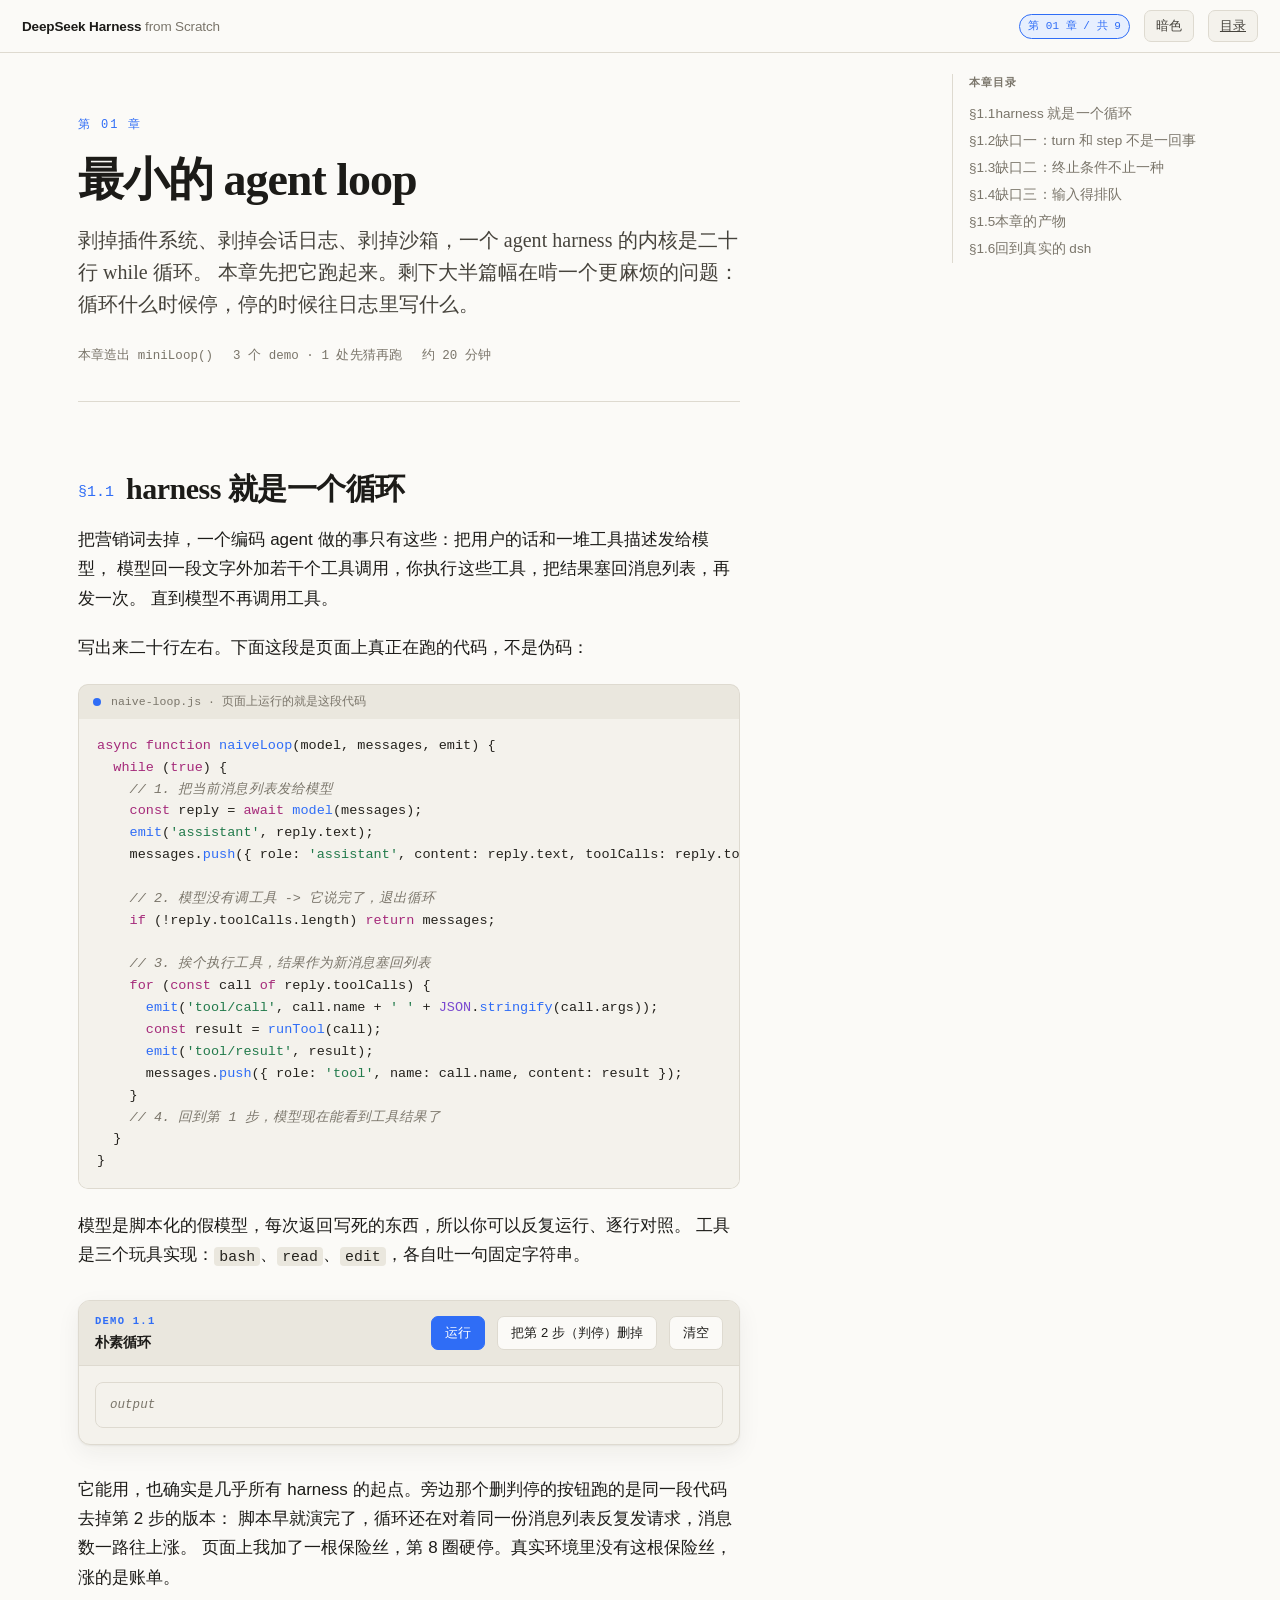
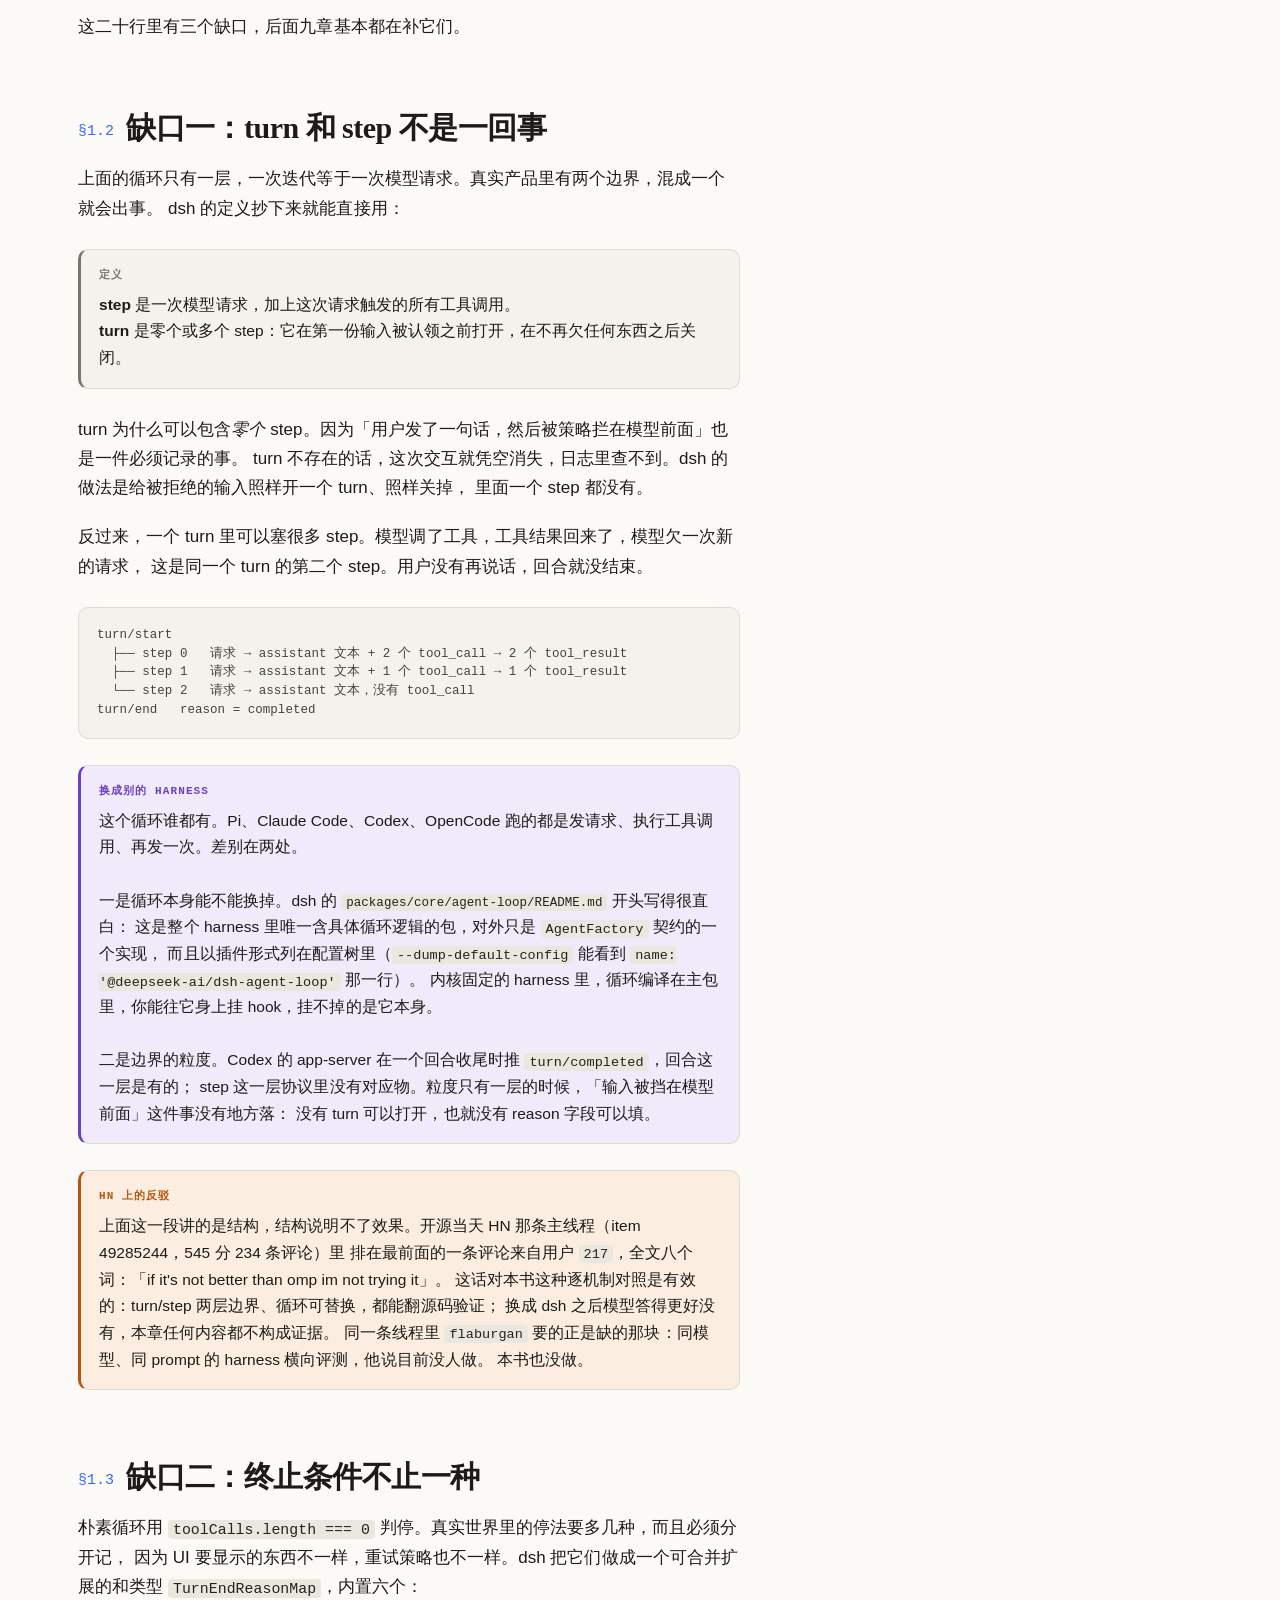
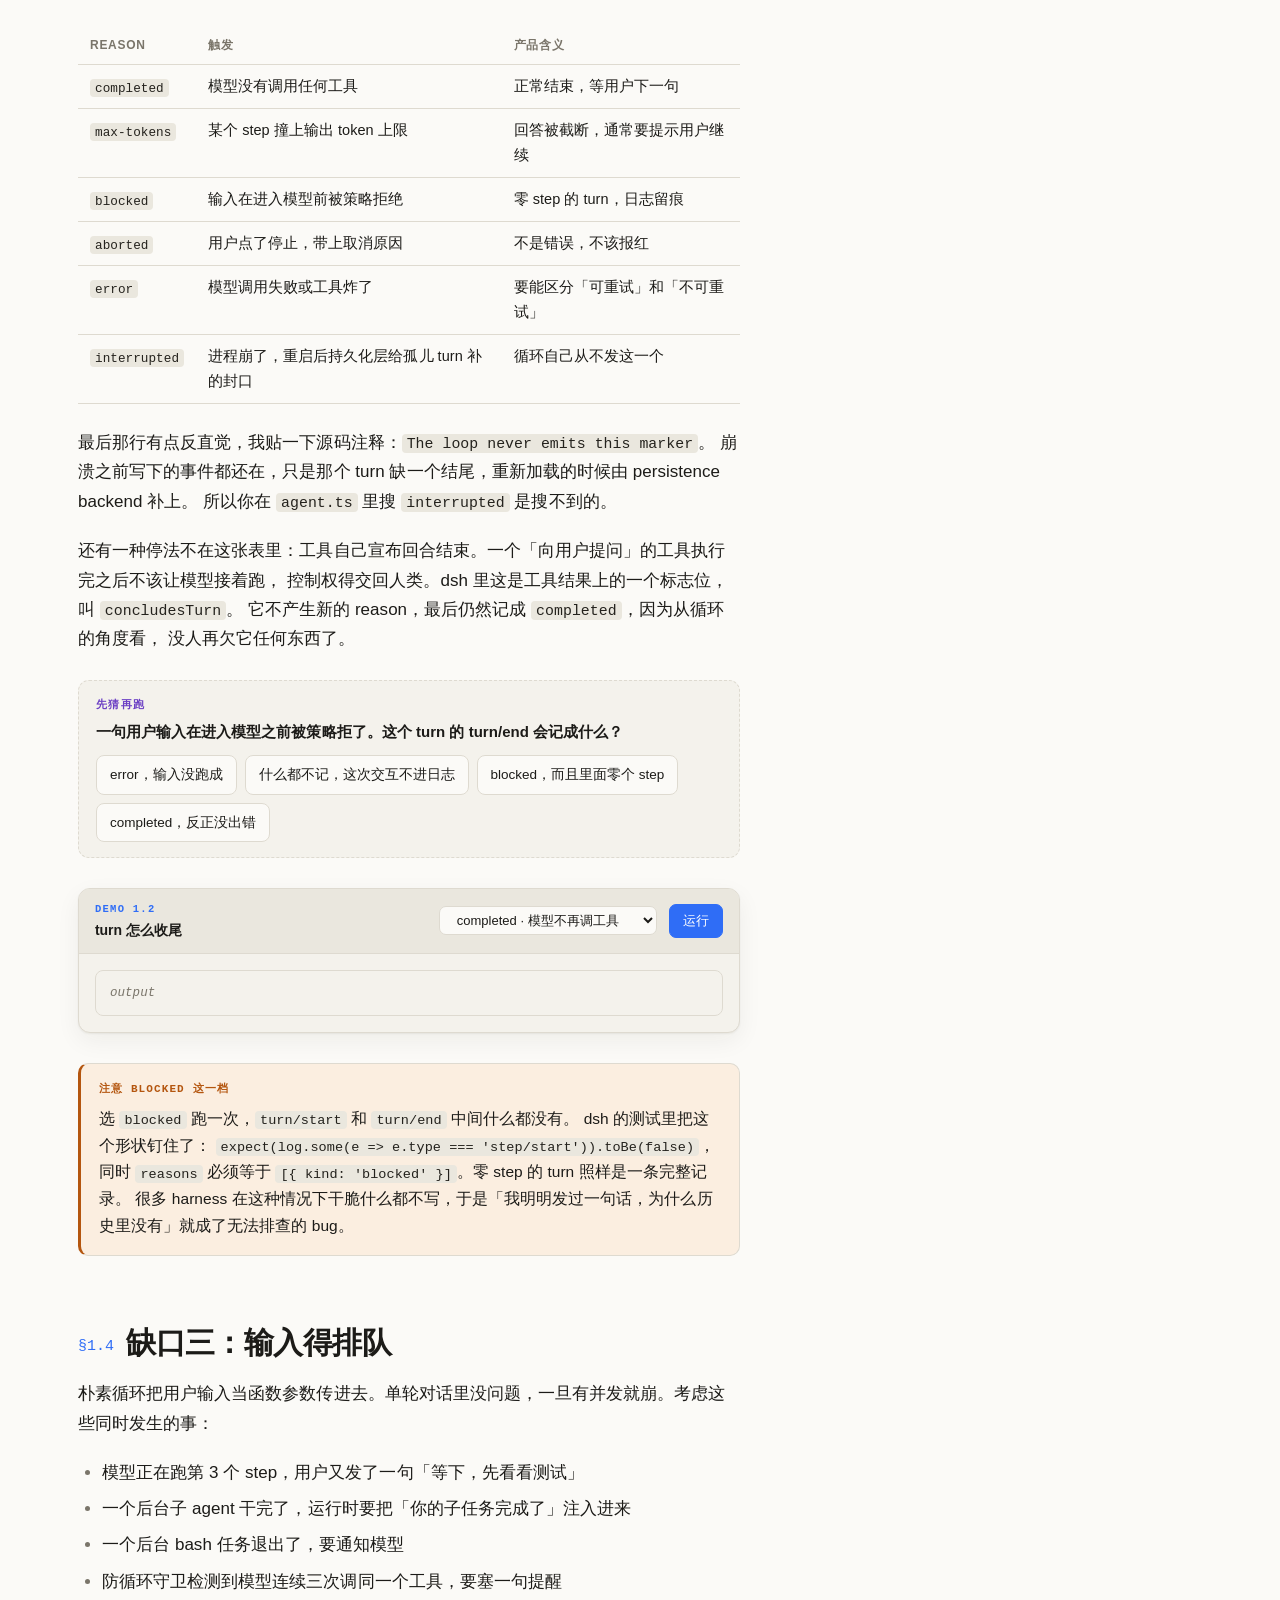
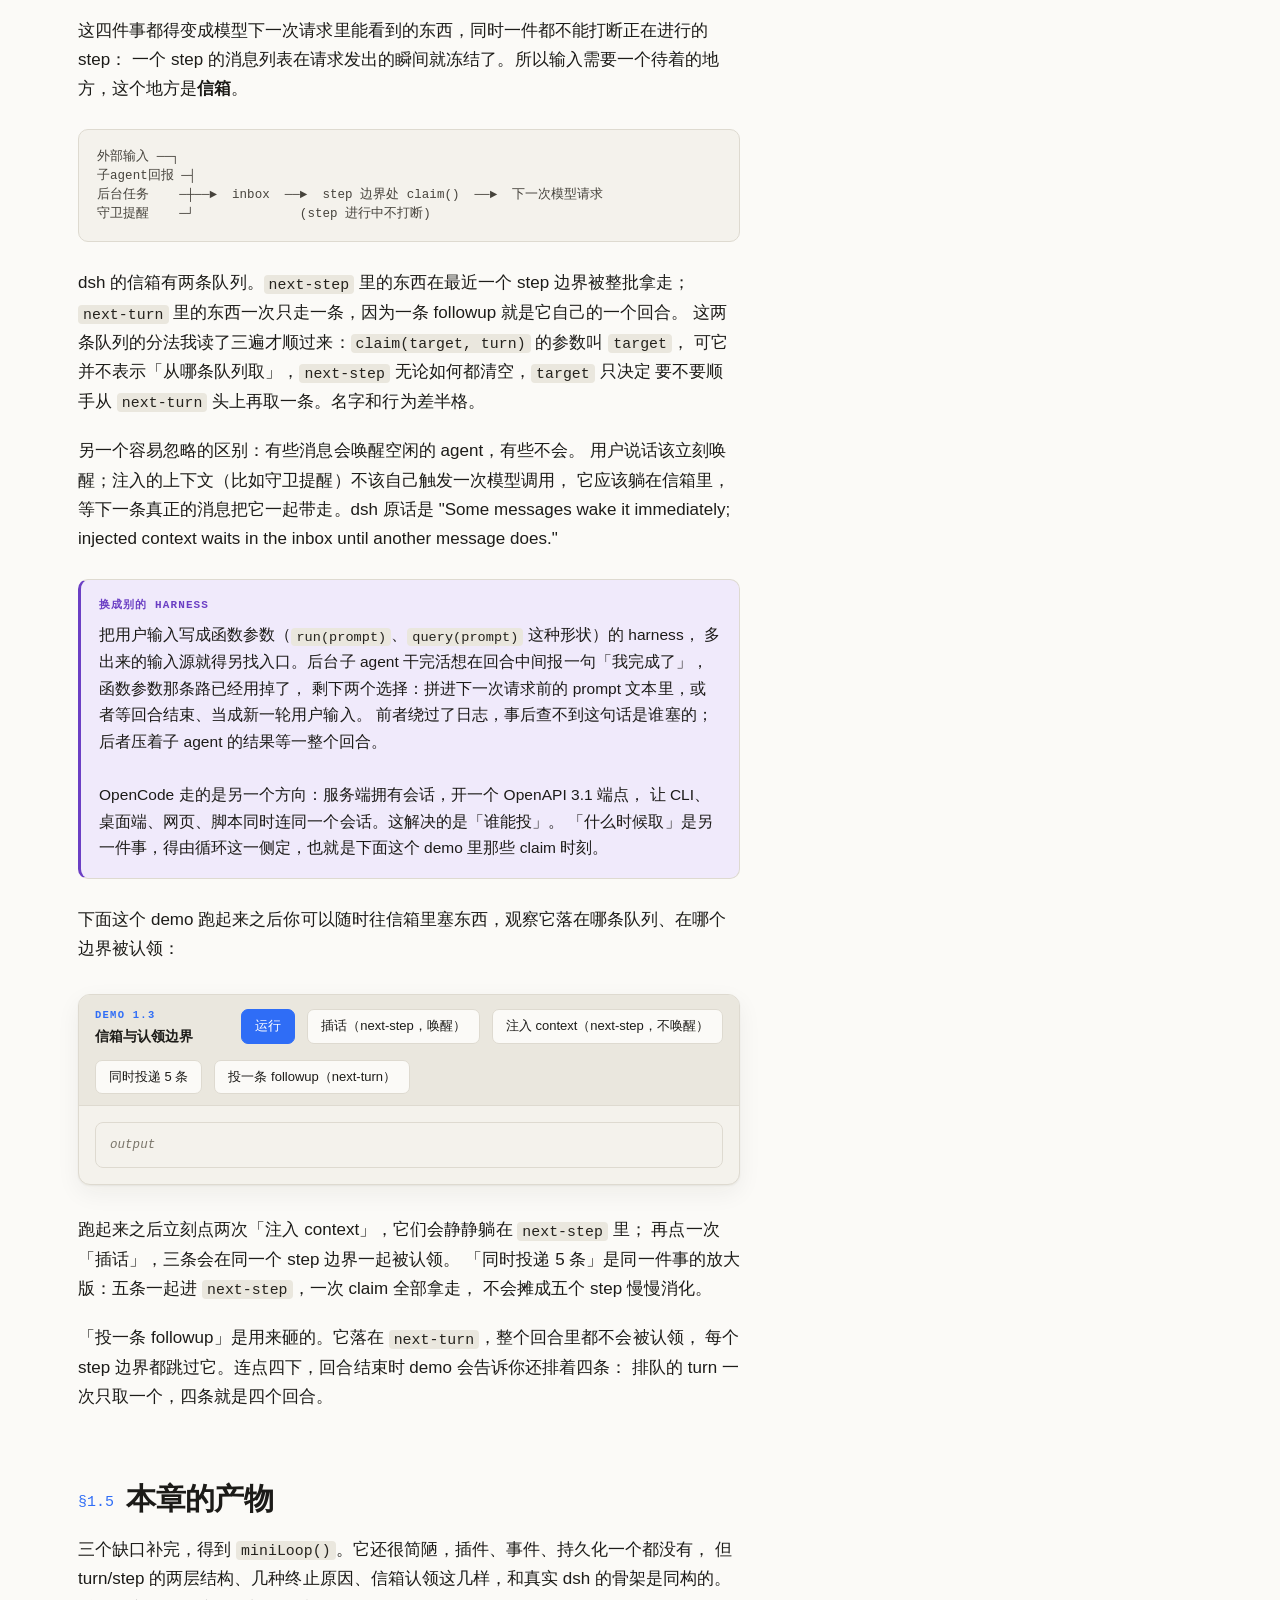
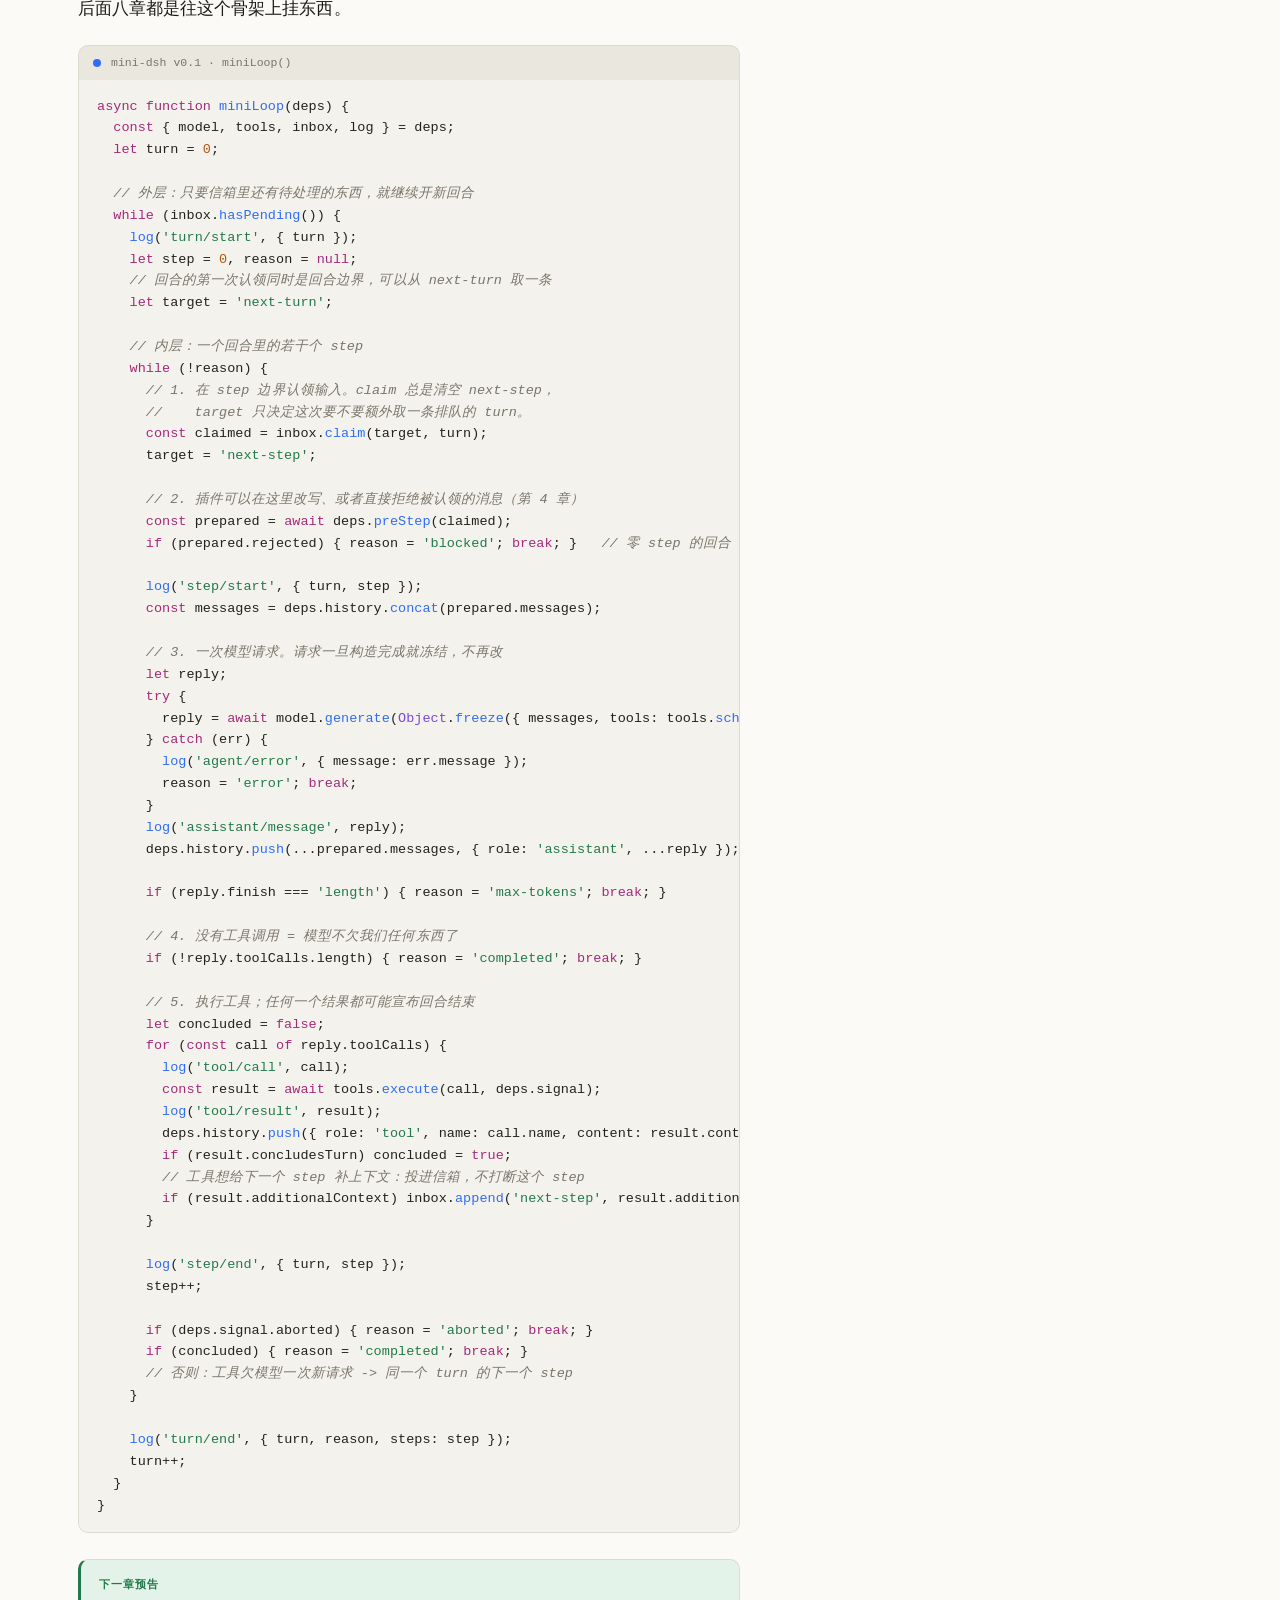
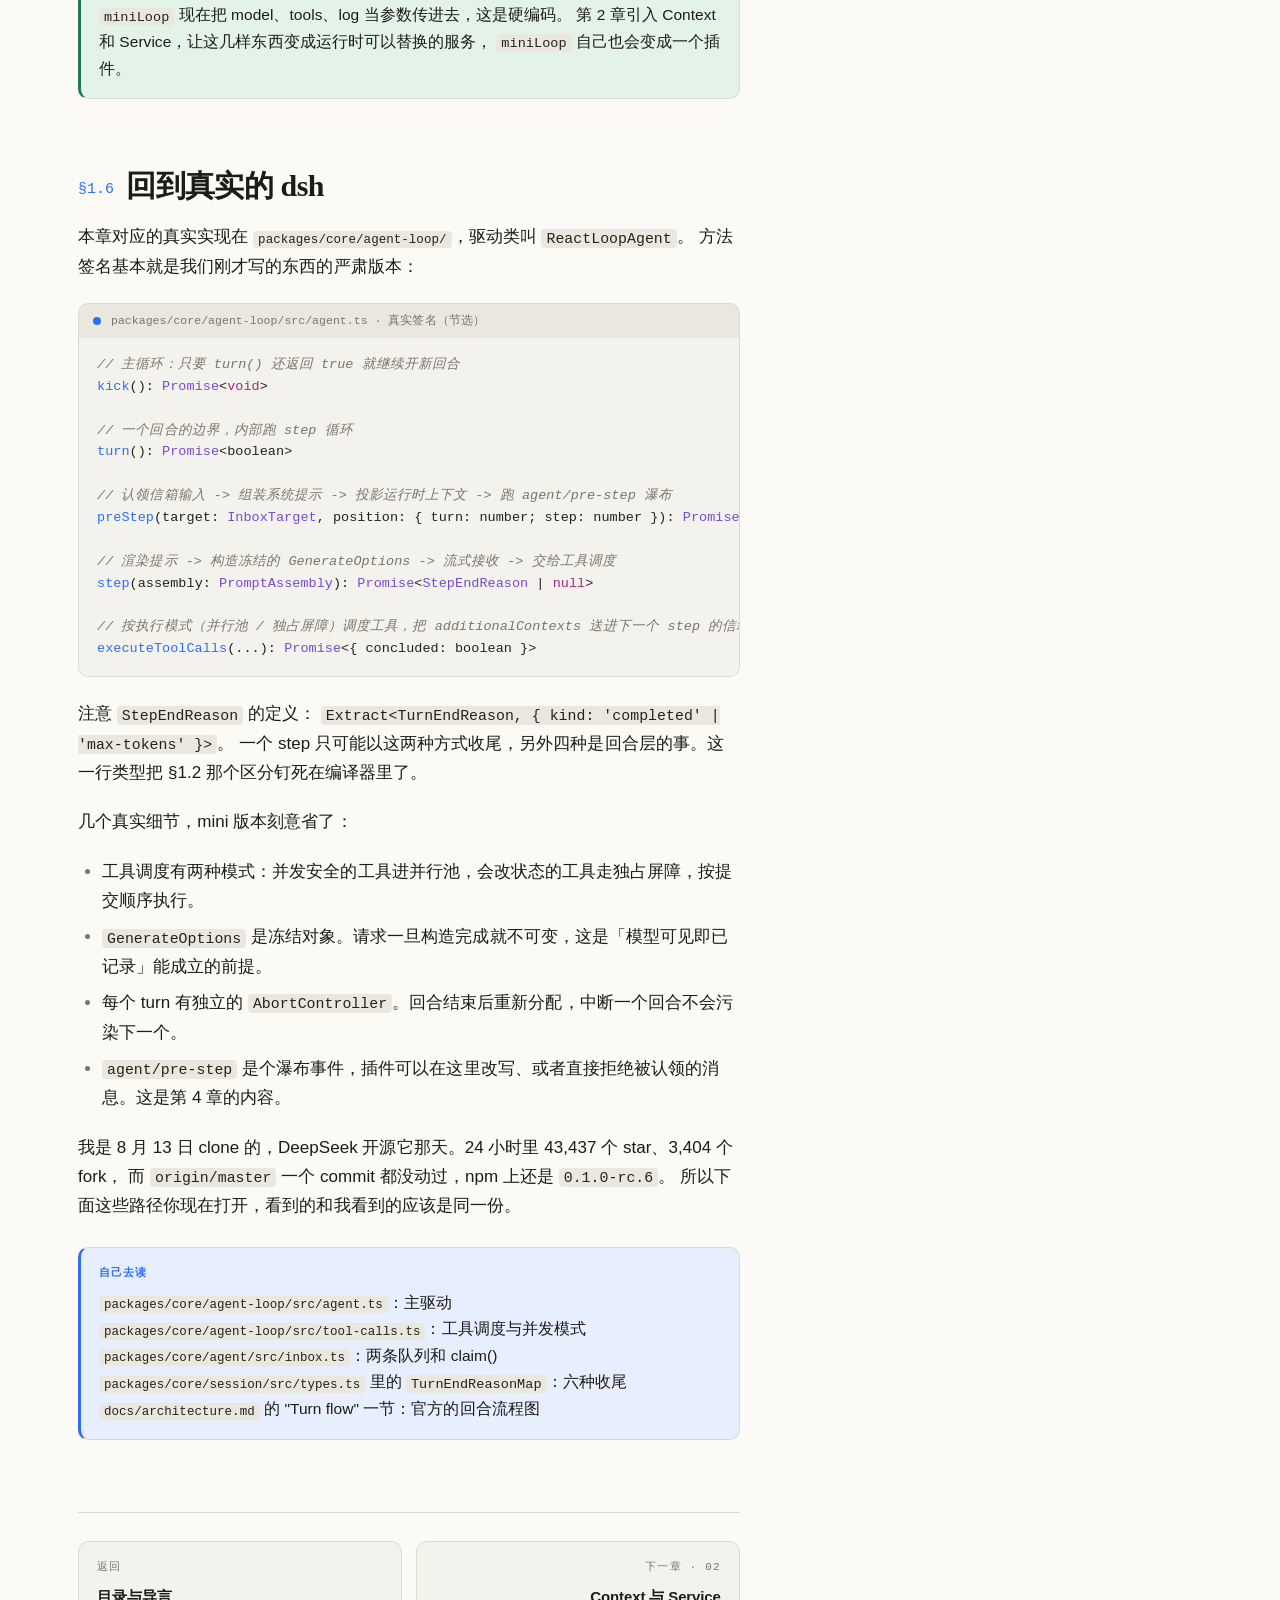
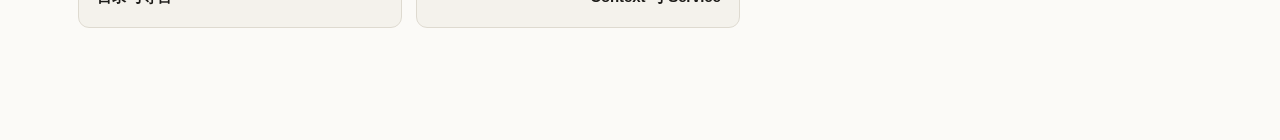
==== ch01.html @ af592234 "DeepSeek Harness from Scratch: 交互式电子书 九章 + 横向对照附录，34 个可运行 demo，纯静态零依赖。 对照 deepseek-harness 0.1.0-rc." ====
<!doctype html>
<html lang="zh-CN" data-theme="light">
<head>
<meta charset="utf-8">
<meta name="viewport" content="width=device-width, initial-scale=1">
<title>01 · 最小的 agent loop — DeepSeek Harness from Scratch</title>
<link rel="stylesheet" href="assets/site.css">
<script src="assets/site.js"></script>
</head>
<body>

<div class="wrap">
<main>

<header class="masthead">
  <div class="kicker">第 01 章</div>
  <h1>最小的 agent loop</h1>
  <p class="standfirst">
    剥掉插件系统、剥掉会话日志、剥掉沙箱，一个 agent harness 的内核是二十行 while 循环。
    本章先把它跑起来。剩下大半篇幅在啃一个更麻烦的问题：循环什么时候停，停的时候往日志里写什么。
  </p>
  <div class="meta"><span>本章造出 miniLoop()</span><span>3 个 demo · 1 处先猜再跑</span><span>约 20 分钟</span></div>
</header>

<h2><span class="num">§1.1</span>harness 就是一个循环</h2>

<p>
把营销词去掉，一个编码 agent 做的事只有这些：把用户的话和一堆工具描述发给模型，
模型回一段文字外加若干个工具调用，你执行这些工具，把结果塞回消息列表，再发一次。
直到模型不再调用工具。
</p>

<p>写出来二十行左右。下面这段是页面上真正在跑的代码，不是伪码：</p>

<div class="codewrap">
  <div class="codecap"><span class="dot"></span><span class="grow">naive-loop.js · 页面上运行的就是这段代码</span></div>
  <pre><code id="src-naive" data-lang="js"></code></pre>
</div>

<p>
模型是脚本化的假模型，每次返回写死的东西，所以你可以反复运行、逐行对照。
工具是三个玩具实现：<code>bash</code>、<code>read</code>、<code>edit</code>，各自吐一句固定字符串。
</p>

<div class="demo" id="d-naive">
  <div class="demo-head">
    <div class="demo-title"><span class="lbl">Demo 1.1</span>朴素循环</div>
    <div class="spacer"></div>
    <button class="btn primary" data-act="run">运行</button>
    <button class="btn" data-act="nostop">把第 2 步（判停）删掉</button>
    <button class="btn" data-act="reset">清空</button>
  </div>
  <div class="demo-body">
    <div class="out" id="out-naive"></div>
  </div>
</div>

<p>
它能用，也确实是几乎所有 harness 的起点。旁边那个删判停的按钮跑的是同一段代码去掉第 2 步的版本：
脚本早就演完了，循环还在对着同一份消息列表反复发请求，消息数一路往上涨。
页面上我加了一根保险丝，第 8 圈硬停。真实环境里没有这根保险丝，涨的是账单。
</p>

<p>这二十行里有三个缺口，后面九章基本都在补它们。</p>

<h2><span class="num">§1.2</span>缺口一：turn 和 step 不是一回事</h2>

<p>
上面的循环只有一层，一次迭代等于一次模型请求。真实产品里有两个边界，混成一个就会出事。
dsh 的定义抄下来就能直接用：
</p>

<div class="note">
  <span class="tag">定义</span>
  <strong>step</strong> 是一次模型请求，加上这次请求触发的所有工具调用。<br>
  <strong>turn</strong> 是零个或多个 step：它在第一份输入被认领之前打开，在不再欠任何东西之后关闭。
</div>

<p>
turn 为什么可以包含<em>零个</em> step。因为「用户发了一句话，然后被策略拦在模型前面」也是一件必须记录的事。
turn 不存在的话，这次交互就凭空消失，日志里查不到。dsh 的做法是给被拒绝的输入照样开一个 turn、照样关掉，
里面一个 step 都没有。
</p>

<p>
反过来，一个 turn 里可以塞很多 step。模型调了工具，工具结果回来了，模型欠一次新的请求，
这是同一个 turn 的第二个 step。用户没有再说话，回合就没结束。
</p>

<div class="diagram">turn/start
  ├── step 0   请求 → assistant 文本 + 2 个 tool_call → 2 个 tool_result
  ├── step 1   请求 → assistant 文本 + 1 个 tool_call → 1 个 tool_result
  └── step 2   请求 → assistant 文本，没有 tool_call
turn/end   reason = completed</div>

<div class="note vs">
  <span class="tag">换成别的 harness</span>
  这个循环谁都有。Pi、Claude Code、Codex、OpenCode 跑的都是发请求、执行工具调用、再发一次。差别在两处。
  <br><br>
  一是循环本身能不能换掉。dsh 的 <code class="srcpath">packages/core/agent-loop/README.md</code> 开头写得很直白：
  这是整个 harness 里唯一含具体循环逻辑的包，对外只是 <code>AgentFactory</code> 契约的一个实现，
  而且以插件形式列在配置树里（<code>--dump-default-config</code> 能看到 <code>name: '@deepseek-ai/dsh-agent-loop'</code> 那一行）。
  内核固定的 harness 里，循环编译在主包里，你能往它身上挂 hook，挂不掉的是它本身。
  <br><br>
  二是边界的粒度。Codex 的 app-server 在一个回合收尾时推 <code>turn/completed</code>，回合这一层是有的；
  step 这一层协议里没有对应物。粒度只有一层的时候，「输入被挡在模型前面」这件事没有地方落：
  没有 turn 可以打开，也就没有 reason 字段可以填。
</div>

<div class="note warn">
  <span class="tag">HN 上的反驳</span>
  上面这一段讲的是结构，结构说明不了效果。开源当天 HN 那条主线程（item 49285244，545 分 234 条评论）里
  排在最前面的一条评论来自用户 <code>217</code>，全文八个词：「if it's not better than omp im not trying it」。
  这话对本书这种逐机制对照是有效的：turn/step 两层边界、循环可替换，都能翻源码验证；
  换成 dsh 之后模型答得更好没有，本章任何内容都不构成证据。
  同一条线程里 <code>flaburgan</code> 要的正是缺的那块：同模型、同 prompt 的 harness 横向评测，他说目前没人做。
  本书也没做。
</div>

<h2><span class="num">§1.3</span>缺口二：终止条件不止一种</h2>

<p>
朴素循环用 <code>toolCalls.length === 0</code> 判停。真实世界里的停法要多几种，而且必须分开记，
因为 UI 要显示的东西不一样，重试策略也不一样。dsh 把它们做成一个可合并扩展的和类型
<code>TurnEndReasonMap</code>，内置六个：
</p>

<table>
<thead><tr><th>reason</th><th>触发</th><th>产品含义</th></tr></thead>
<tbody>
<tr><td><code>completed</code></td><td>模型没有调用任何工具</td><td>正常结束，等用户下一句</td></tr>
<tr><td><code>max-tokens</code></td><td>某个 step 撞上输出 token 上限</td><td>回答被截断，通常要提示用户继续</td></tr>
<tr><td><code>blocked</code></td><td>输入在进入模型前被策略拒绝</td><td>零 step 的 turn，日志留痕</td></tr>
<tr><td><code>aborted</code></td><td>用户点了停止，带上取消原因</td><td>不是错误，不该报红</td></tr>
<tr><td><code>error</code></td><td>模型调用失败或工具炸了</td><td>要能区分「可重试」和「不可重试」</td></tr>
<tr><td><code>interrupted</code></td><td>进程崩了，重启后持久化层给孤儿 turn 补的封口</td><td>循环自己从不发这一个</td></tr>
</tbody>
</table>

<p>
最后那行有点反直觉，我贴一下源码注释：<code>The loop never emits this marker</code>。
崩溃之前写下的事件都还在，只是那个 turn 缺一个结尾，重新加载的时候由 persistence backend 补上。
所以你在 <code>agent.ts</code> 里搜 <code>interrupted</code> 是搜不到的。
</p>

<p>
还有一种停法不在这张表里：工具自己宣布回合结束。一个「向用户提问」的工具执行完之后不该让模型接着跑，
控制权得交回人类。dsh 里这是工具结果上的一个标志位，叫 <code>concludesTurn</code>。
它不产生新的 reason，最后仍然记成 <code>completed</code>，因为从循环的角度看，
没人再欠它任何东西了。
</p>

<div id="p-blocked"></div>

<div class="demo" id="d-stop">
  <div class="demo-head">
    <div class="demo-title"><span class="lbl">Demo 1.2</span>turn 怎么收尾</div>
    <div class="spacer"></div>
    <select class="btn" id="stop-mode">
      <option value="completed">completed · 模型不再调工具</option>
      <option value="concludes">工具宣布回合结束 (ask_user)</option>
      <option value="max-tokens">max-tokens · 输出被截断</option>
      <option value="blocked">blocked · 输入被策略拒绝</option>
      <option value="aborted">aborted · 用户中断</option>
      <option value="error">error · 工具抛异常</option>
    </select>
    <button class="btn primary" data-act="run">运行</button>
  </div>
  <div class="demo-body">
    <div class="out" id="out-stop"></div>
  </div>
</div>

<div class="note warn">
  <span class="tag">注意 blocked 这一档</span>
  选 <code>blocked</code> 跑一次，<code>turn/start</code> 和 <code>turn/end</code> 中间什么都没有。
  dsh 的测试里把这个形状钉住了：
  <code>expect(log.some(e =&gt; e.type === 'step/start')).toBe(false)</code>，
  同时 <code>reasons</code> 必须等于 <code>[{ kind: 'blocked' }]</code>。零 step 的 turn 照样是一条完整记录。
  很多 harness 在这种情况下干脆什么都不写，于是「我明明发过一句话，为什么历史里没有」就成了无法排查的 bug。
</div>

<h2><span class="num">§1.4</span>缺口三：输入得排队</h2>

<p>
朴素循环把用户输入当函数参数传进去。单轮对话里没问题，一旦有并发就崩。考虑这些同时发生的事：
</p>

<ul>
  <li>模型正在跑第 3 个 step，用户又发了一句「等下，先看看测试」</li>
  <li>一个后台子 agent 干完了，运行时要把「你的子任务完成了」注入进来</li>
  <li>一个后台 bash 任务退出了，要通知模型</li>
  <li>防循环守卫检测到模型连续三次调同一个工具，要塞一句提醒</li>
</ul>

<p>
这四件事都得变成模型下一次请求里能看到的东西，同时一件都不能打断正在进行的 step：
一个 step 的消息列表在请求发出的瞬间就冻结了。所以输入需要一个待着的地方，这个地方是<strong>信箱</strong>。
</p>

<div class="diagram">外部输入 ──┐
子agent回报 ─┤
后台任务    ─┼──►  inbox  ──►  step 边界处 claim()  ──►  下一次模型请求
守卫提醒    ─┘              (step 进行中不打断)</div>

<p>
dsh 的信箱有两条队列。<code>next-step</code> 里的东西在最近一个 step 边界被整批拿走；
<code>next-turn</code> 里的东西一次只走一条，因为一条 followup 就是它自己的一个回合。
这两条队列的分法我读了三遍才顺过来：<code>claim(target, turn)</code> 的参数叫 <code>target</code>，
可它并不表示「从哪条队列取」，<code>next-step</code> 无论如何都清空，<code>target</code> 只决定
要不要顺手从 <code>next-turn</code> 头上再取一条。名字和行为差半格。
</p>

<p>
另一个容易忽略的区别：有些消息会唤醒空闲的 agent，有些不会。
用户说话该立刻唤醒；注入的上下文（比如守卫提醒）不该自己触发一次模型调用，
它应该躺在信箱里，等下一条真正的消息把它一起带走。dsh 原话是
"Some messages wake it immediately; injected context waits in the inbox until another message does."
</p>

<div class="note vs">
  <span class="tag">换成别的 harness</span>
  把用户输入写成函数参数（<code>run(prompt)</code>、<code>query(prompt)</code> 这种形状）的 harness，
  多出来的输入源就得另找入口。后台子 agent 干完活想在回合中间报一句「我完成了」，函数参数那条路已经用掉了，
  剩下两个选择：拼进下一次请求前的 prompt 文本里，或者等回合结束、当成新一轮用户输入。
  前者绕过了日志，事后查不到这句话是谁塞的；后者压着子 agent 的结果等一整个回合。
  <br><br>
  OpenCode 走的是另一个方向：服务端拥有会话，开一个 OpenAPI 3.1 端点，
  让 CLI、桌面端、网页、脚本同时连同一个会话。这解决的是「谁能投」。
  「什么时候取」是另一件事，得由循环这一侧定，也就是下面这个 demo 里那些 claim 时刻。
</div>

<p>
下面这个 demo 跑起来之后你可以随时往信箱里塞东西，观察它落在哪条队列、在哪个边界被认领：
</p>

<div class="demo" id="d-inbox">
  <div class="demo-head">
    <div class="demo-title"><span class="lbl">Demo 1.3</span>信箱与认领边界</div>
    <div class="spacer"></div>
    <button class="btn primary" data-act="run">运行</button>
    <button class="btn" data-act="steer">插话（next-step，唤醒）</button>
    <button class="btn" data-act="inject">注入 context（next-step，不唤醒）</button>
    <button class="btn" data-act="burst">同时投递 5 条</button>
    <button class="btn" data-act="followup">投一条 followup（next-turn）</button>
  </div>
  <div class="demo-body">
    <div class="out" id="out-inbox"></div>
  </div>
</div>

<p>
跑起来之后立刻点两次「注入 context」，它们会静静躺在 <code>next-step</code> 里；
再点一次「插话」，三条会在同一个 step 边界一起被认领。
「同时投递 5 条」是同一件事的放大版：五条一起进 <code>next-step</code>，一次 claim 全部拿走，
不会摊成五个 step 慢慢消化。
</p>

<p>
「投一条 followup」是用来砸的。它落在 <code>next-turn</code>，整个回合里都不会被认领，
每个 step 边界都跳过它。连点四下，回合结束时 demo 会告诉你还排着四条：
排队的 turn 一次只取一个，四条就是四个回合。
</p>

<h2><span class="num">§1.5</span>本章的产物</h2>

<p>
三个缺口补完，得到 <code>miniLoop()</code>。它还很简陋，插件、事件、持久化一个都没有，
但 turn/step 的两层结构、几种终止原因、信箱认领这几样，和真实 dsh 的骨架是同构的。
后面八章都是往这个骨架上挂东西。
</p>

<div class="codewrap">
  <div class="codecap"><span class="dot"></span><span class="grow">mini-dsh v0.1 · miniLoop()</span></div>
  <pre><code id="src-mini" data-lang="js"></code></pre>
</div>

<div class="note good">
  <span class="tag">下一章预告</span>
  <code>miniLoop</code> 现在把 model、tools、log 当参数传进去，这是硬编码。
  第 2 章引入 Context 和 Service，让这几样东西变成运行时可以替换的服务，
  <code>miniLoop</code> 自己也会变成一个插件。
</div>

<h2><span class="num">§1.6</span>回到真实的 dsh</h2>

<p>
本章对应的真实实现在 <code class="srcpath">packages/core/agent-loop/</code>，驱动类叫 <code>ReactLoopAgent</code>。
方法签名基本就是我们刚才写的东西的严肃版本：
</p>

<div class="codewrap">
  <div class="codecap"><span class="dot"></span><span class="grow">packages/core/agent-loop/src/agent.ts · 真实签名（节选）</span></div>
<pre><code data-lang="js">// 主循环：只要 turn() 还返回 true 就继续开新回合
kick(): Promise&lt;void&gt;

// 一个回合的边界，内部跑 step 循环
turn(): Promise&lt;boolean&gt;

// 认领信箱输入 -> 组装系统提示 -> 投影运行时上下文 -> 跑 agent/pre-step 瀑布
preStep(target: InboxTarget, position: { turn: number; step: number }): Promise&lt;PreparedStep&gt;

// 渲染提示 -> 构造冻结的 GenerateOptions -> 流式接收 -> 交给工具调度
step(assembly: PromptAssembly): Promise&lt;StepEndReason | null&gt;

// 按执行模式（并行池 / 独占屏障）调度工具，把 additionalContexts 送进下一个 step 的信箱
executeToolCalls(...): Promise&lt;{ concluded: boolean }&gt;</code></pre>
</div>

<p>
注意 <code>StepEndReason</code> 的定义：
<code>Extract&lt;TurnEndReason, { kind: 'completed' | 'max-tokens' }&gt;</code>。
一个 step 只可能以这两种方式收尾，另外四种是回合层的事。这一行类型把 §1.2 那个区分钉死在编译器里了。
</p>

<p>几个真实细节，mini 版本刻意省了：</p>

<ul>
  <li>工具调度有两种模式：并发安全的工具进并行池，会改状态的工具走独占屏障，按提交顺序执行。</li>
  <li><code>GenerateOptions</code> 是冻结对象。请求一旦构造完成就不可变，这是「模型可见即已记录」能成立的前提。</li>
  <li>每个 turn 有独立的 <code>AbortController</code>。回合结束后重新分配，中断一个回合不会污染下一个。</li>
  <li><code>agent/pre-step</code> 是个瀑布事件，插件可以在这里改写、或者直接拒绝被认领的消息。这是第 4 章的内容。</li>
</ul>

<p>
我是 8 月 13 日 clone 的，DeepSeek 开源它那天。24 小时里 43,437 个 star、3,404 个 fork，
而 <code>origin/master</code> 一个 commit 都没动过，npm 上还是 <code>0.1.0-rc.6</code>。
所以下面这些路径你现在打开，看到的和我看到的应该是同一份。
</p>

<div class="note src">
  <span class="tag">自己去读</span>
  <code class="srcpath">packages/core/agent-loop/src/agent.ts</code>：主驱动<br>
  <code class="srcpath">packages/core/agent-loop/src/tool-calls.ts</code>：工具调度与并发模式<br>
  <code class="srcpath">packages/core/agent/src/inbox.ts</code>：两条队列和 claim()<br>
  <code class="srcpath">packages/core/session/src/types.ts</code> 里的 <code>TurnEndReasonMap</code>：六种收尾<br>
  <code class="srcpath">docs/architecture.md</code> 的 "Turn flow" 一节：官方的回合流程图
</div>

</main>
<aside id="dsh-toc"></aside>
</div>

<script>
// ===================================================================
// Shared toy world: a scripted model and three toy tools.
// ===================================================================
var TOOLS = {
  bash: function (a) { return 'packages/\nREADME.md\npackage.json'; },
  read: function (a) { return a.path + ' -> 42 行, 1.2 KB'; },
  edit: function (a) { return '已在 ' + a.path + ' 替换 1 处'; },
  ask_user: function (a) { return '(已向用户提问，等待回答)'; }
};

function runTool(call) {
  var impl = TOOLS[call.name];
  if (!impl) throw new Error('unknown tool: ' + call.name);
  return impl(call.args || {});
}

// ===================================================================
// Demo 1.1 - the naive loop. Displayed source IS the running source.
// ===================================================================
async function naiveLoop(model, messages, emit) {
  while (true) {
    // 1. 把当前消息列表发给模型
    const reply = await model(messages);
    emit('assistant', reply.text);
    messages.push({ role: 'assistant', content: reply.text, toolCalls: reply.toolCalls });

    // 2. 模型没有调工具 -> 它说完了，退出循环
    if (!reply.toolCalls.length) return messages;

    // 3. 挨个执行工具，结果作为新消息塞回列表
    for (const call of reply.toolCalls) {
      emit('tool/call', call.name + ' ' + JSON.stringify(call.args));
      const result = runTool(call);
      emit('tool/result', result);
      messages.push({ role: 'tool', name: call.name, content: result });
    }
    // 4. 回到第 1 步，模型现在能看到工具结果了
  }
}

DSH.showSource('src-naive', naiveLoop);

// Same loop with step 2 removed, plus a page-level fuse. Kept separate from
// naiveLoop so the printed listing stays the code the "run" button executes.
async function loopWithoutExitCheck(model, messages, emit, fuse) {
  var rounds = 0;
  while (true) {
    const reply = await model(messages);
    emit('assistant', reply.text);
    messages.push({ role: 'assistant', content: reply.text, toolCalls: reply.toolCalls });
    // 第 2 步被删掉了，这里原本是 if (!reply.toolCalls.length) return messages
    for (const call of reply.toolCalls) {
      emit('tool/call', call.name + ' ' + JSON.stringify(call.args));
      const result = runTool(call);
      emit('tool/result', result);
      messages.push({ role: 'tool', name: call.name, content: result });
    }
    if (++rounds >= fuse) return messages;
  }
}

(function () {
  var script = [
    { text: '先看看目录里有什么。', toolCalls: [{ name: 'bash', args: { command: 'ls' } }] },
    { text: '读一下 package.json。', toolCalls: [{ name: 'read', args: { path: 'package.json' } }] },
    { text: '看完了：这是一个 pnpm 工作区，入口在 packages/ 下面。', toolCalls: [] }
  ];

  function scriptedModel(o) {
    var i = 0;
    return async function (messages) {
      await DSH.wait(200);
      o.dim('  ↑ 发出请求，消息数 = ' + messages.length);
      return script[i++] || { text: '(脚本已经演完了，我没什么可说的)', toolCalls: [] };
    };
  }

  function emitter(o) {
    return function (kind, detail) {
      if (kind === 'assistant') o.acc('assistant: ' + detail);
      else if (kind === 'tool/call') o.log('  tool/call   ' + detail);
      else o.ok('  tool/result ' + detail);
    };
  }

  DSH.demo('d-naive', {
    reset: function (o) { o.clear(); },
    run: async function (o) {
      var msgs = [{ role: 'user', content: '这个项目是干什么的？' }];
      o.head('user: 这个项目是干什么的？');
      var final = await naiveLoop(scriptedModel(o), msgs, emitter(o));
      o.rule();
      o.dim('循环退出。最终消息列表 ' + final.length + ' 条。');
    },
    nostop: async function (o) {
      o.clear();
      o.warn('这次跑的是删掉第 2 步的版本。保险丝设在第 8 圈。');
      var msgs = [{ role: 'user', content: '这个项目是干什么的？' }];
      o.head('user: 这个项目是干什么的？');
      var final = await loopWithoutExitCheck(scriptedModel(o), msgs, emitter(o), 8);
      o.rule();
      o.bad('保险丝烧了。消息列表涨到 ' + final.length + ' 条，其中 5 条是纯浪费。');
      o.dim('去掉保险丝它会一直发下去。判停那一行就是这么来的。');
    }
  });
})();

// ===================================================================
// Demo 1.2 - how a turn ends. Predict first, then run.
// ===================================================================
DSH.predict('p-blocked', {
  q: '一句用户输入在进入模型之前被策略拒了。这个 turn 的 turn/end 会记成什么？',
  options: [
    { label: 'error，输入没跑成', why: '拒绝是策略生效了，UI 报红就冤枉它了。' },
    { label: '什么都不记，这次交互不进日志', why: '不少 harness 的实际行为就是这个，也是「我明明发过一句话」这类 bug 的来源。' },
    { label: 'blocked，而且里面零个 step', ok: true, why: 'turn 照样开、照样关，中间没有 step/start。' },
    { label: 'completed，反正没出错', why: 'completed 的含义是模型说完了，这次模型根本没被调用。' }
  ],
  explain: '下面选 blocked 跑一次，看 turn/start 和 turn/end 中间那段空白。'
});

(function () {
  var SCENARIOS = {
    completed: [
      { text: '看一下文件。', toolCalls: [{ name: 'read', args: { path: 'a.ts' } }] },
      { text: '没问题，这个文件是入口。', toolCalls: [] }
    ],
    concludes: [
      { text: '这里有两种改法，我需要你决定。',
        toolCalls: [{ name: 'ask_user', args: { question: '改 A 还是改 B？' }, concludesTurn: true }] },
      { text: '(不会走到这里)', toolCalls: [] }
    ],
    'max-tokens': [
      { text: '我来详细解释一下这个架构，首先……', toolCalls: [], finish: 'max-tokens' }
    ],
    blocked: [],
    aborted: [
      { text: '开始跑测试。', toolCalls: [{ name: 'bash', args: { command: 'pnpm test' } }] },
      { text: '(不会走到这里)', toolCalls: [] }
    ],
    error: [
      { text: '我改一下这个文件。', toolCalls: [{ name: 'nonexistent_tool', args: {} }] }
    ]
  };

  DSH.demo('d-stop', {
    run: async function (o, api) {
      var mode = api.$('#stop-mode').value;
      var script = SCENARIOS[mode];
      // `entered` counts step/start events, the same way dsh's own loop tests
      // count them; `step` is the index the loop is working on.
      var step = 0, entered = 0, reason = null;

      o.acc('turn/start');

      // blocked: 输入在进入模型前被拒绝，turn 里一个 step 都没有
      if (mode === 'blocked') {
        await DSH.wait(220);
        o.warn('  agent/pre-step  -> reject  (策略拒绝了这次输入)');
        reason = 'blocked';
      }

      while (!reason) {
        var msg = script[step];
        if (!msg) { reason = 'completed'; break; }
        o.log('  step/start  step=' + step);
        entered++;
        await DSH.wait(220);

        if (mode === 'aborted' && step === 1) {
          o.warn('  agent/abort  用户点了停止');
          reason = 'aborted'; break;
        }

        o.acc('  assistant: ' + msg.text);

        if (msg.finish === 'max-tokens') {
          o.warn('  finish_reason = length  输出被截断');
          reason = 'max-tokens'; break;
        }

        if (!msg.toolCalls.length) { o.log('  step/end   没有工具调用'); reason = 'completed'; break; }

        var concluded = false, failed = false;
        for (var j = 0; j < msg.toolCalls.length; j++) {
          var call = msg.toolCalls[j];
          o.log('  tool/call   ' + call.name);
          await DSH.wait(200);
          try {
            var r = runTool(call);
            o.ok('  tool/result ' + r);
            if (call.concludesTurn) { o.warn('  该结果带 concludesTurn: true'); concluded = true; }
          } catch (err) {
            o.bad('  tool/error  ' + err.message);
            failed = true;
          }
        }
        o.log('  step/end   step=' + step);
        step++;
        if (failed) { reason = 'error'; break; }
        if (concluded) { reason = 'completed'; break; }
      }

      await DSH.wait(160);
      var cls = (reason === 'completed') ? 'ok' : (reason === 'error' ? 'bad' : 'warn');
      o[cls]('turn/end  reason=' + reason + '   (进入了 ' + entered + ' 个 step)');
      if (reason === 'blocked') o.dim('零 step 的 turn 依然被完整记录下来了。');
      if (mode === 'concludes') o.dim('concludesTurn 让回合提前收尾，reason 仍然是 completed。');
    }
  });
})();

// ===================================================================
// Demo 1.3 - two inbox queues and the claim boundary.
// ===================================================================
(function () {
  var box = { nextStep: [], nextTurn: [] };
  var running = false;
  var seq = 0;

  function depth() {
    return 'next-step=' + box.nextStep.length + '  next-turn=' + box.nextTurn.length;
  }

  /** claim() 总是清空 next-step；target 决定是否额外取一条排队的 turn。 */
  function claim(target) {
    var got = box.nextStep.splice(0, box.nextStep.length);
    if (target === 'next-turn' && box.nextTurn.length) got.push(box.nextTurn.shift());
    return got;
  }

  function deliver(o, item, label) {
    box[item.queue === 'next-turn' ? 'nextTurn' : 'nextStep'].push(item);
    if (o) o.warn('  » 投递 ' + label + ' -> ' + item.queue +
                  ' (wakes=' + item.wakes + ')   ' + depth());
  }

  DSH.demo('d-inbox', {
    steer: function (o) {
      deliver(o, { queue: 'next-step', wakes: true, tag: '[steer]',
                   text: '等下，先跑一下测试' }, 'steer');
    },
    inject: function (o) {
      deliver(o, { queue: 'next-step', wakes: false, tag: '[injected]',
                   text: '[守卫] 你连续三次调用了同一个工具' }, 'injected context');
    },
    burst: function (o) {
      seq++;
      if (o) o.head('  » 一次性投 5 条，全部进 next-step');
      for (var k = 1; k <= 5; k++) {
        box.nextStep.push({ queue: 'next-step', wakes: k === 1, tag: '[burst]',
                            text: '第 ' + seq + ' 批 · 第 ' + k + ' 条' });
      }
      if (o) o.warn('  » 投递完成   ' + depth() + '   (这 5 条会在同一个边界一起被认领)');
    },
    followup: function (o) {
      deliver(o, { queue: 'next-turn', wakes: true, tag: '[followup]',
                   text: '顺便把 README 也改一下' }, 'followup');
      if (o) o.dim('    followup 排在 next-turn，这个回合里不会被认领。');
    },
    run: async function (o) {
      if (running) { o.bad('已经在跑了'); return; }
      running = true;
      box.nextStep.length = 0;
      box.nextTurn.length = 0;
      seq = 0;
      box.nextTurn.push({ queue: 'next-turn', wakes: true, tag: '[user]',
                          text: '把这三个文件都读一遍' });

      var script = [
        { text: '读第一个文件。', toolCalls: [{ name: 'read', args: { path: 'a.ts' } }] },
        { text: '读第二个文件。', toolCalls: [{ name: 'read', args: { path: 'b.ts' } }] },
        { text: '读第三个文件。', toolCalls: [{ name: 'read', args: { path: 'c.ts' } }] },
        { text: '三个文件都看完了。', toolCalls: [] }
      ];

      o.dim('循环已启动。现在去点上面那几个投递按钮，看消息落在哪条队列、在哪里被认领。');
      o.acc('turn/start   ' + depth());

      for (var step = 0; step < script.length; step++) {
        // ---- step 边界：认领。第一次同时是回合边界 ----
        var target = step === 0 ? 'next-turn' : 'next-step';
        var claimed = claim(target);
        if (claimed.length) {
          o.head('  claim(' + target + ')  在 step=' + step + ' 的边界认领了 ' +
                 claimed.length + ' 条，剩 ' + depth());
          claimed.forEach(function (m) {
            o.raw('    <span class="' + (m.wakes ? 'acc' : 'dim') + '">' +
                  DSH.esc(m.tag + ' ' + m.text) + '</span>');
          });
        } else {
          o.dim('  claim(' + target + ')  信箱是空的');
        }

        o.log('  step/start  step=' + step);
        await DSH.wait(1200);          // 这段时间里你可以投递消息
        o.acc('  assistant: ' + script[step].text);

        for (var j = 0; j < script[step].toolCalls.length; j++) {
          var call = script[step].toolCalls[j];
          o.log('  tool/call   ' + call.name + ' ' + JSON.stringify(call.args));
          await DSH.wait(400);
          o.ok('  tool/result ' + runTool(call));
        }
        o.log('  step/end    step=' + step);

        if (!script[step].toolCalls.length && !box.nextStep.length) break;
      }

      if (box.nextStep.length) {
        o.warn('  next-step 里还剩 ' + box.nextStep.length + ' 条：等下一条唤醒消息。');
      }
      if (box.nextTurn.length) {
        o.warn('  next-turn 里还排着 ' + box.nextTurn.length +
               ' 条：每条要等一个新回合，一次取一个。');
      }
      o.acc('turn/end  reason=completed');
      running = false;
    }
  });
})();

// ===================================================================
// The chapter's artifact: mini-dsh v0.1
// ===================================================================
async function miniLoop(deps) {
  const { model, tools, inbox, log } = deps;
  let turn = 0;

  // 外层：只要信箱里还有待处理的东西，就继续开新回合
  while (inbox.hasPending()) {
    log('turn/start', { turn });
    let step = 0, reason = null;
    // 回合的第一次认领同时是回合边界，可以从 next-turn 取一条
    let target = 'next-turn';

    // 内层：一个回合里的若干个 step
    while (!reason) {
      // 1. 在 step 边界认领输入。claim 总是清空 next-step，
      //    target 只决定这次要不要额外取一条排队的 turn。
      const claimed = inbox.claim(target, turn);
      target = 'next-step';

      // 2. 插件可以在这里改写、或者直接拒绝被认领的消息（第 4 章）
      const prepared = await deps.preStep(claimed);
      if (prepared.rejected) { reason = 'blocked'; break; }   // 零 step 的回合

      log('step/start', { turn, step });
      const messages = deps.history.concat(prepared.messages);

      // 3. 一次模型请求。请求一旦构造完成就冻结，不再改
      let reply;
      try {
        reply = await model.generate(Object.freeze({ messages, tools: tools.schemas() }));
      } catch (err) {
        log('agent/error', { message: err.message });
        reason = 'error'; break;
      }
      log('assistant/message', reply);
      deps.history.push(...prepared.messages, { role: 'assistant', ...reply });

      if (reply.finish === 'length') { reason = 'max-tokens'; break; }

      // 4. 没有工具调用 = 模型不欠我们任何东西了
      if (!reply.toolCalls.length) { reason = 'completed'; break; }

      // 5. 执行工具；任何一个结果都可能宣布回合结束
      let concluded = false;
      for (const call of reply.toolCalls) {
        log('tool/call', call);
        const result = await tools.execute(call, deps.signal);
        log('tool/result', result);
        deps.history.push({ role: 'tool', name: call.name, content: result.content });
        if (result.concludesTurn) concluded = true;
        // 工具想给下一个 step 补上下文：投进信箱，不打断这个 step
        if (result.additionalContext) inbox.append('next-step', result.additionalContext);
      }

      log('step/end', { turn, step });
      step++;

      if (deps.signal.aborted) { reason = 'aborted'; break; }
      if (concluded) { reason = 'completed'; break; }
      // 否则：工具欠模型一次新请求 -> 同一个 turn 的下一个 step
    }

    log('turn/end', { turn, reason, steps: step });
    turn++;
  }
}

DSH.showSource('src-mini', miniLoop);
</script>

</body>
</html>
---- assets/site.css ----
/* DeepSeek Harness from Scratch - shared design system.
   No build step, no CDN, no framework. */

:root {
  --paper: #fbfaf7;
  --paper-2: #f4f2ec;
  --paper-3: #eae7de;
  --ink: #1c1b18;
  --ink-2: #46433c;
  --ink-3: #7a756a;
  --rule: #dedad0;
  --accent: #2f6df6;
  --accent-soft: #e7effe;
  --warn: #b4560f;
  --warn-soft: #fbeee0;
  --good: #227a4b;
  --good-soft: #e4f3ea;
  --danger: #b3243b;
  --danger-soft: #fbe7ea;
  --alt: #6b3fc4;
  --alt-soft: #f0eafb;
  --code-bg: #f4f2ec;
  --code-ink: #24221d;
  --shadow: 0 1px 2px rgba(28, 27, 24, .06), 0 8px 24px rgba(28, 27, 24, .06);
  --mono: ui-monospace, SFMono-Regular, "SF Mono", Menlo, Consolas, monospace;
  --sans: -apple-system, BlinkMacSystemFont, "Segoe UI", "PingFang SC",
          "Hiragino Sans GB", "Microsoft YaHei", Inter, sans-serif;
  --serif: "Iowan Old Style", "Source Serif 4", Charter, Georgia, "Songti SC", serif;
  --measure: 70ch;
}

html[data-theme="dark"] {
  --paper: #14161a;
  --paper-2: #1a1d22;
  --paper-3: #22262d;
  --ink: #e8e6e1;
  --ink-2: #b8b4ac;
  --ink-3: #83807a;
  --rule: #2b2f36;
  --accent: #6c9bff;
  --accent-soft: #1b2540;
  --warn: #e0913f;
  --warn-soft: #2c2318;
  --good: #57c08a;
  --good-soft: #16281f;
  --danger: #f0788c;
  --danger-soft: #2c1a1e;
  --alt: #b998f5;
  --alt-soft: #241a35;
  --code-bg: #1a1d22;
  --code-ink: #dcd9d3;
  --shadow: 0 1px 2px rgba(0, 0, 0, .3), 0 8px 24px rgba(0, 0, 0, .25);
}

/* ---------- comparison callout and matrix ---------- */

.note.vs { border-left-color: var(--alt); background: var(--alt-soft); }
.note.vs .tag { color: var(--alt); }
.pill.alt { border-color: var(--alt); color: var(--alt); background: var(--alt-soft); }

/* Harness comparison matrix. The dsh column is tinted so the reader can
   scan one column instead of re-finding it on every row. */
table.vsgrid { font-size: 13.5px; }
table.vsgrid th:first-child, table.vsgrid td:first-child { width: 26%; }
table.vsgrid .dshcol { background: var(--alt-soft); }
table.vsgrid th.dshcol { color: var(--alt); }
table.vsgrid td { vertical-align: top; }
table.vsgrid .y { color: var(--good); font-weight: 600; }
table.vsgrid .n { color: var(--ink-3); }
table.vsgrid .p { color: var(--warn); }

/* ---------- predict-then-run ---------- */

.predict {
  margin: 26px 0; padding: 15px 17px; border: 1px dashed var(--rule);
  border-radius: 11px; background: var(--paper-2);
}
.predict .q { font-weight: 620; font-size: 15px; margin-bottom: 11px; }
.predict .q .lbl {
  font-family: var(--mono); font-size: 10.5px; letter-spacing: .12em;
  text-transform: uppercase; color: var(--alt); display: block;
  font-weight: 600; margin-bottom: 5px;
}
.predict .opts { display: flex; flex-wrap: wrap; gap: 8px; }
.predict .opt {
  border: 1px solid var(--rule); background: var(--paper); color: var(--ink);
  border-radius: 8px; padding: 7px 13px; font: inherit; font-size: 13.5px;
  cursor: pointer; text-align: left; transition: all .12s;
}
.predict .opt:hover:not(:disabled) { border-color: var(--alt); color: var(--alt); }
.predict .opt.right { border-color: var(--good); background: var(--good-soft); color: var(--good); }
.predict .opt.wrong { border-color: var(--danger); background: var(--danger-soft); color: var(--danger); }
.predict .opt:disabled { cursor: default; }
.predict .verdict {
  margin-top: 12px; font-size: 14.5px; line-height: 1.62; color: var(--ink-2);
  padding-top: 11px; border-top: 1px solid var(--rule);
}
.predict .verdict:empty { display: none; }

* { box-sizing: border-box; }

html { scroll-behavior: smooth; -webkit-text-size-adjust: 100%; }

body {
  margin: 0;
  background: var(--paper);
  color: var(--ink);
  font-family: var(--sans);
  font-size: 17px;
  line-height: 1.72;
  letter-spacing: .002em;
}

/* ---------- progress + top bar ---------- */

#dsh-progress {
  position: fixed; top: 0; left: 0; height: 2px; width: 0%;
  background: var(--accent); z-index: 90; transition: width .1s linear;
}

#dsh-topbar {
  position: sticky; top: 0; z-index: 80;
  display: flex; align-items: center; gap: 14px;
  padding: 10px 22px;
  background: color-mix(in srgb, var(--paper) 88%, transparent);
  backdrop-filter: saturate(140%) blur(10px);
  border-bottom: 1px solid var(--rule);
  font-size: 13.5px;
}

#dsh-topbar .brand {
  font-weight: 660; letter-spacing: -.01em; color: var(--ink);
  text-decoration: none; white-space: nowrap;
}
#dsh-topbar .brand span { color: var(--ink-3); font-weight: 450; }
#dsh-topbar .spacer { flex: 1; }

.tb-btn {
  border: 1px solid var(--rule); background: var(--paper-2); color: var(--ink-2);
  border-radius: 7px; padding: 4px 11px; font: inherit; font-size: 13px;
  cursor: pointer; white-space: nowrap;
}
.tb-btn:hover { border-color: var(--accent); color: var(--accent); }

/* ---------- layout ---------- */

.wrap {
  display: grid;
  grid-template-columns: minmax(0, 1fr) 250px;
  gap: 56px;
  max-width: 1180px;
  margin: 0 auto;
  padding: 0 28px 120px;
}

main { max-width: var(--measure); min-width: 0; }

#dsh-toc {
  position: sticky; top: 74px; align-self: start;
  max-height: calc(100vh - 110px); overflow-y: auto;
  font-size: 13.5px; line-height: 1.55;
  border-left: 1px solid var(--rule); padding-left: 16px;
}
#dsh-toc h4 {
  margin: 0 0 10px; font-size: 11px; letter-spacing: .1em;
  text-transform: uppercase; color: var(--ink-3); font-weight: 600;
}
#dsh-toc a {
  display: block; padding: 3px 0; color: var(--ink-3); text-decoration: none;
  border-left: 2px solid transparent; margin-left: -18px; padding-left: 16px;
}
#dsh-toc a:hover { color: var(--accent); }
#dsh-toc a.lvl3 { padding-left: 30px; font-size: 12.5px; }
#dsh-toc a.active { color: var(--accent); border-left-color: var(--accent); font-weight: 550; }

@media (max-width: 980px) {
  .wrap { grid-template-columns: minmax(0, 1fr); gap: 0; }
  #dsh-toc { display: none; }
}

/* ---------- masthead ---------- */

.masthead { padding: 62px 0 34px; border-bottom: 1px solid var(--rule); margin-bottom: 40px; }
.masthead .kicker {
  font-family: var(--mono); font-size: 12px; letter-spacing: .16em;
  text-transform: uppercase; color: var(--accent); margin-bottom: 18px;
}
.masthead h1 {
  font-family: var(--serif); font-weight: 600; font-size: 46px; line-height: 1.12;
  letter-spacing: -.022em; margin: 0 0 18px;
}
.masthead .standfirst {
  font-size: 20px; line-height: 1.6; color: var(--ink-2); margin: 0;
  font-family: var(--serif);
}
.masthead .meta {
  margin-top: 26px; font-family: var(--mono); font-size: 12.5px; color: var(--ink-3);
  display: flex; flex-wrap: wrap; gap: 8px 20px;
}

/* ---------- prose ---------- */

main h2 {
  font-family: var(--serif); font-size: 30px; font-weight: 600; line-height: 1.24;
  letter-spacing: -.017em; margin: 68px 0 18px; scroll-margin-top: 78px;
}
main h2 .num {
  font-family: var(--mono); font-size: 15px; color: var(--accent);
  font-weight: 500; letter-spacing: 0; margin-right: 12px; vertical-align: 3px;
}
main h3 {
  font-size: 20px; font-weight: 640; letter-spacing: -.01em;
  margin: 44px 0 12px; scroll-margin-top: 78px;
}
main h4 { font-size: 16px; font-weight: 640; margin: 30px 0 8px; color: var(--ink-2); }

main p { margin: 0 0 20px; }
main a { color: var(--accent); text-decoration-thickness: 1px; text-underline-offset: 2px; }

main ul, main ol { margin: 0 0 20px; padding-left: 24px; }
main li { margin-bottom: 7px; }
main li::marker { color: var(--ink-3); }

main strong { font-weight: 650; }

hr { border: 0; border-top: 1px solid var(--rule); margin: 52px 0; }

blockquote {
  margin: 24px 0; padding: 2px 0 2px 20px;
  border-left: 3px solid var(--rule); color: var(--ink-2);
}

/* ---------- inline code + code blocks ---------- */

code {
  font-family: var(--mono); font-size: .875em;
  background: var(--paper-3); padding: 1.5px 5px; border-radius: 4px;
  color: var(--code-ink); word-break: break-word;
}

pre {
  margin: 22px 0; padding: 16px 18px; overflow-x: auto;
  background: var(--code-bg); border: 1px solid var(--rule); border-radius: 10px;
  font-size: 13.5px; line-height: 1.62;
}
pre code { background: none; padding: 0; font-size: inherit; }

.codewrap { margin: 22px 0; }
.codewrap > pre { margin: 0; border-radius: 0 0 10px 10px; border-top: 0; }
.codecap {
  display: flex; align-items: center; gap: 10px;
  font-family: var(--mono); font-size: 11.5px; color: var(--ink-3);
  background: var(--paper-3); border: 1px solid var(--rule); border-bottom: 0;
  border-radius: 10px 10px 0 0; padding: 7px 14px;
}
.codecap .dot { width: 8px; height: 8px; border-radius: 50%; background: var(--accent); flex: none; }
.codecap .grow { flex: 1; }

/* token colors */
.t-key { color: #a52a7a; } .t-str { color: #227a4b; } .t-num { color: #b4560f; }
.t-com { color: var(--ink-3); font-style: italic; } .t-fn { color: #2f6df6; }
.t-typ { color: #7a4ad0; } .t-pun { color: var(--ink-2); }
html[data-theme="dark"] .t-key { color: #f492c8; }
html[data-theme="dark"] .t-str { color: #7cd8a4; }
html[data-theme="dark"] .t-num { color: #e8a668; }
html[data-theme="dark"] .t-fn { color: #7fa9ff; }
html[data-theme="dark"] .t-typ { color: #c3a2ff; }

/* ---------- callouts ---------- */

.note {
  margin: 26px 0; padding: 16px 18px; border-radius: 10px;
  background: var(--paper-2); border: 1px solid var(--rule);
  border-left: 3px solid var(--ink-3); font-size: 15.5px;
}
.note > :last-child { margin-bottom: 0; }
.note .tag {
  display: block; font-family: var(--mono); font-size: 11px; letter-spacing: .1em;
  text-transform: uppercase; margin-bottom: 7px; color: var(--ink-3); font-weight: 600;
}
.note.src { border-left-color: var(--accent); background: var(--accent-soft); }
.note.src .tag { color: var(--accent); }
.note.warn { border-left-color: var(--warn); background: var(--warn-soft); }
.note.warn .tag { color: var(--warn); }
.note.good { border-left-color: var(--good); background: var(--good-soft); }
.note.good .tag { color: var(--good); }

.srcpath { font-family: var(--mono); font-size: 12.5px; }

/* ---------- demo blocks ---------- */

.demo {
  margin: 30px 0; border: 1px solid var(--rule); border-radius: 12px;
  background: var(--paper-2); overflow: hidden; box-shadow: var(--shadow);
}
.demo-head {
  display: flex; align-items: center; gap: 12px; flex-wrap: wrap;
  padding: 11px 16px; border-bottom: 1px solid var(--rule); background: var(--paper-3);
}
.demo-title { font-weight: 620; font-size: 14px; letter-spacing: -.005em; }
.demo-title .lbl {
  font-family: var(--mono); font-size: 10.5px; letter-spacing: .12em;
  text-transform: uppercase; color: var(--accent); display: block; font-weight: 600;
}
.demo-head .spacer { flex: 1; }
.demo-body { padding: 16px; }
.demo-body > :first-child { margin-top: 0; }
.demo-body > :last-child { margin-bottom: 0; }

.btn {
  border: 1px solid var(--rule); background: var(--paper); color: var(--ink);
  border-radius: 7px; padding: 5px 13px; font: inherit; font-size: 13px;
  cursor: pointer; white-space: nowrap; transition: all .12s;
}
.btn:hover:not(:disabled) { border-color: var(--accent); color: var(--accent); }
.btn:disabled { opacity: .42; cursor: not-allowed; }
.btn.primary { background: var(--accent); border-color: var(--accent); color: #fff; }
.btn.primary:hover:not(:disabled) { filter: brightness(1.08); color: #fff; }
.btn.sm { padding: 3px 9px; font-size: 12px; }

.out {
  font-family: var(--mono); font-size: 12.5px; line-height: 1.6;
  background: var(--code-bg); border: 1px solid var(--rule); border-radius: 8px;
  padding: 12px 14px; min-height: 42px; max-height: 460px; overflow: auto;
  white-space: pre-wrap; word-break: break-word; color: var(--code-ink);
}
.out:empty::before { content: "output"; color: var(--ink-3); font-style: italic; }
.out .l { display: block; }
.out .l.dim { color: var(--ink-3); }
.out .l.acc { color: var(--accent); }
.out .l.ok { color: var(--good); }
.out .l.bad { color: var(--danger); }
.out .l.warn { color: var(--warn); }
.out .l.hd { color: var(--ink); font-weight: 600; margin-top: 6px; }

textarea.edit {
  width: 100%; font-family: var(--mono); font-size: 13px; line-height: 1.6;
  background: var(--code-bg); color: var(--code-ink);
  border: 1px solid var(--rule); border-radius: 8px; padding: 12px 14px;
  resize: vertical; tab-size: 2;
}
textarea.edit:focus { outline: 2px solid var(--accent); outline-offset: -1px; }

/* two-pane split used by several chapters */
.split { display: grid; grid-template-columns: 1fr 1fr; gap: 14px; }
.split.narrow { gap: 10px; }
@media (max-width: 760px) { .split { grid-template-columns: 1fr; } }

.pane-label {
  font-family: var(--mono); font-size: 10.5px; letter-spacing: .11em;
  text-transform: uppercase; color: var(--ink-3); margin-bottom: 6px; font-weight: 600;
}

/* ---------- generic small pieces ---------- */

.pill {
  display: inline-block; font-family: var(--mono); font-size: 11px;
  padding: 2px 8px; border-radius: 999px; border: 1px solid var(--rule);
  background: var(--paper-2); color: var(--ink-2);
}
.pill.acc { border-color: var(--accent); color: var(--accent); background: var(--accent-soft); }
.pill.ok { border-color: var(--good); color: var(--good); background: var(--good-soft); }
.pill.bad { border-color: var(--danger); color: var(--danger); background: var(--danger-soft); }
.pill.warn { border-color: var(--warn); color: var(--warn); background: var(--warn-soft); }

table {
  width: 100%; border-collapse: collapse; margin: 24px 0; font-size: 14.5px;
}
th, td { text-align: left; padding: 9px 12px; border-bottom: 1px solid var(--rule); vertical-align: top; }
th { font-size: 12px; letter-spacing: .06em; text-transform: uppercase; color: var(--ink-3); font-weight: 600; }
tbody tr:hover { background: var(--paper-2); }
/* Identifiers in table cells must never break mid-token (`cordis_undefine`
   was rendering as `cordis_ undefin e`). Narrow viewports scroll instead. */
th code, td code { white-space: nowrap; word-break: normal; overflow-wrap: normal; }
@media (max-width: 760px) {
  main table { display: block; overflow-x: auto; }
}

.kbd {
  font-family: var(--mono); font-size: 11.5px; border: 1px solid var(--rule);
  border-bottom-width: 2px; border-radius: 5px; padding: 1px 6px; background: var(--paper-2);
}

/* ---------- chapter nav footer ---------- */

.chapnav {
  display: grid; grid-template-columns: 1fr 1fr; gap: 14px;
  margin: 72px 0 0; padding-top: 28px; border-top: 1px solid var(--rule);
}
.chapnav a {
  display: block; padding: 16px 18px; border: 1px solid var(--rule); border-radius: 11px;
  text-decoration: none; color: var(--ink); background: var(--paper-2); transition: all .13s;
}
.chapnav a:hover { border-color: var(--accent); transform: translateY(-1px); box-shadow: var(--shadow); }
.chapnav .dir {
  font-family: var(--mono); font-size: 11px; letter-spacing: .11em;
  text-transform: uppercase; color: var(--ink-3); display: block; margin-bottom: 5px;
}
.chapnav .t { font-weight: 620; font-size: 15px; letter-spacing: -.008em; }
.chapnav a.next { text-align: right; }
.chapnav .empty { border: 1px dashed var(--rule); border-radius: 11px; opacity: .35; }
@media (max-width: 620px) { .chapnav { grid-template-columns: 1fr; } }

/* ---------- index page ---------- */

.toclist { margin: 44px 0 0; display: grid; gap: 12px; }
.toclist a {
  display: grid; grid-template-columns: 54px 1fr; gap: 18px; align-items: baseline;
  padding: 18px 20px; border: 1px solid var(--rule); border-radius: 12px;
  background: var(--paper-2); text-decoration: none; color: var(--ink); transition: all .13s;
}
.toclist a:hover { border-color: var(--accent); transform: translateY(-1px); box-shadow: var(--shadow); }
.toclist .n {
  font-family: var(--mono); font-size: 12px; color: var(--accent); font-weight: 600;
  letter-spacing: .04em;
}
.toclist .t { font-weight: 640; font-size: 17px; letter-spacing: -.01em; margin-bottom: 4px; }
.toclist .d { color: var(--ink-3); font-size: 14.5px; line-height: 1.55; }
.toclist .build {
  margin-top: 8px; font-family: var(--mono); font-size: 11.5px; color: var(--ink-3);
}
.toclist .build b { color: var(--good); font-weight: 600; }

.figure { margin: 30px 0; }
.figure figcaption {
  font-size: 13.5px; color: var(--ink-3); margin-top: 10px; line-height: 1.55;
}

/* ascii/diagram box */
.diagram {
  font-family: var(--mono); font-size: 12.5px; line-height: 1.5;
  background: var(--paper-2); border: 1px solid var(--rule); border-radius: 10px;
  padding: 18px; overflow-x: auto; white-space: pre; color: var(--ink-2);
  margin: 26px 0;
}

.footernote {
  margin-top: 80px; padding-top: 24px; border-top: 1px solid var(--rule);
  font-size: 13.5px; color: var(--ink-3);
}
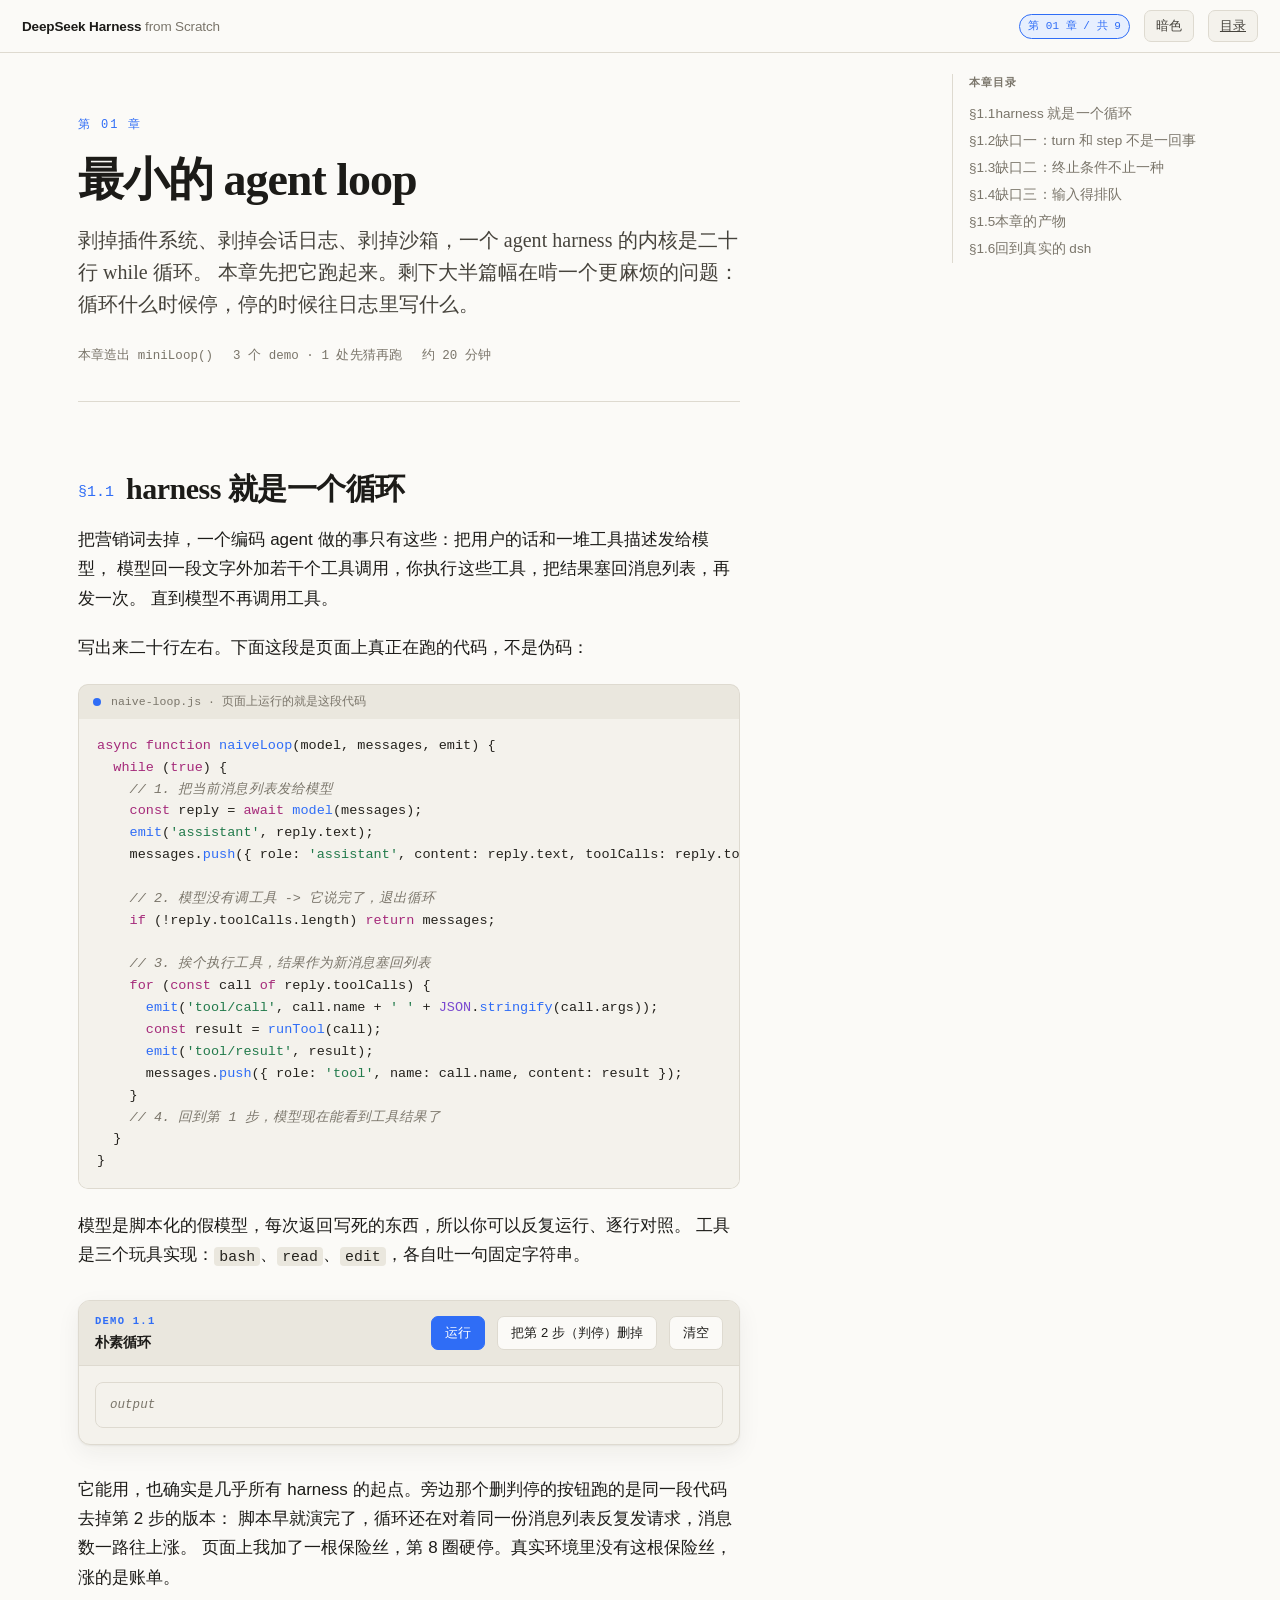
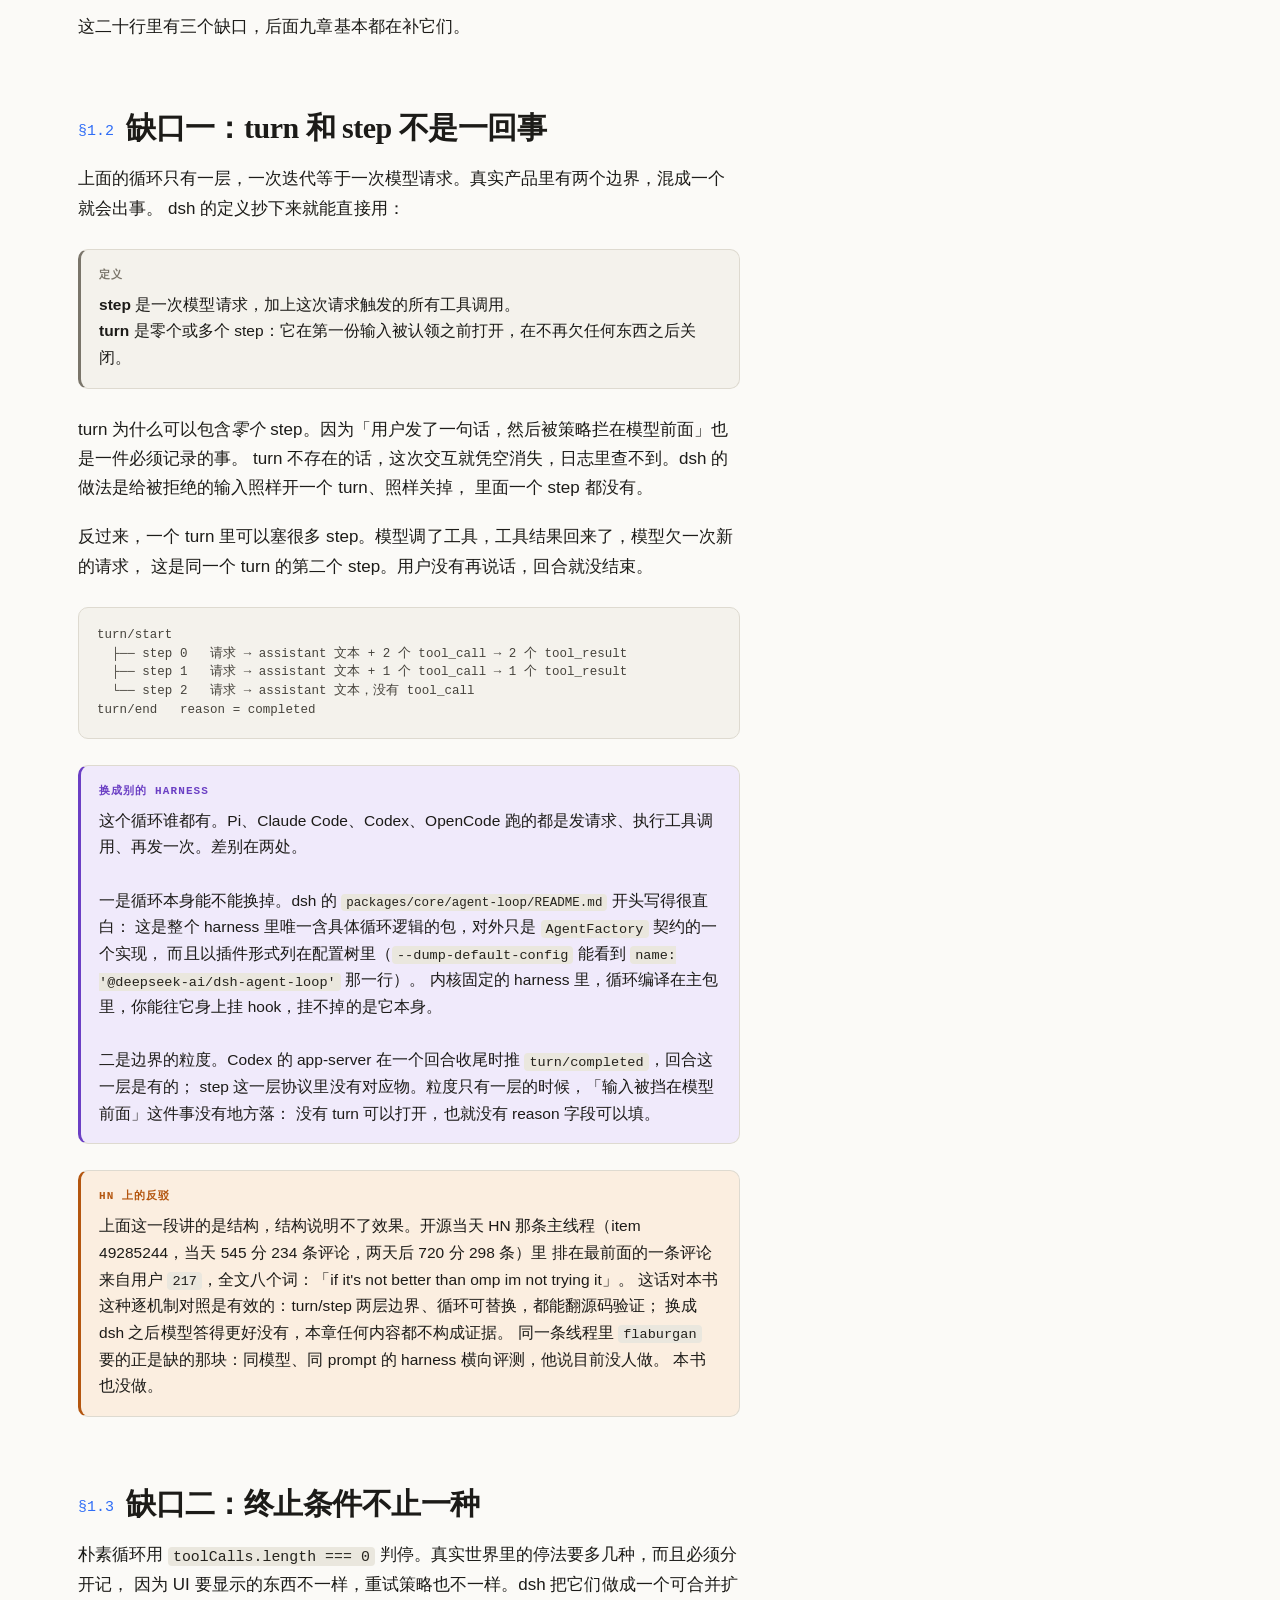
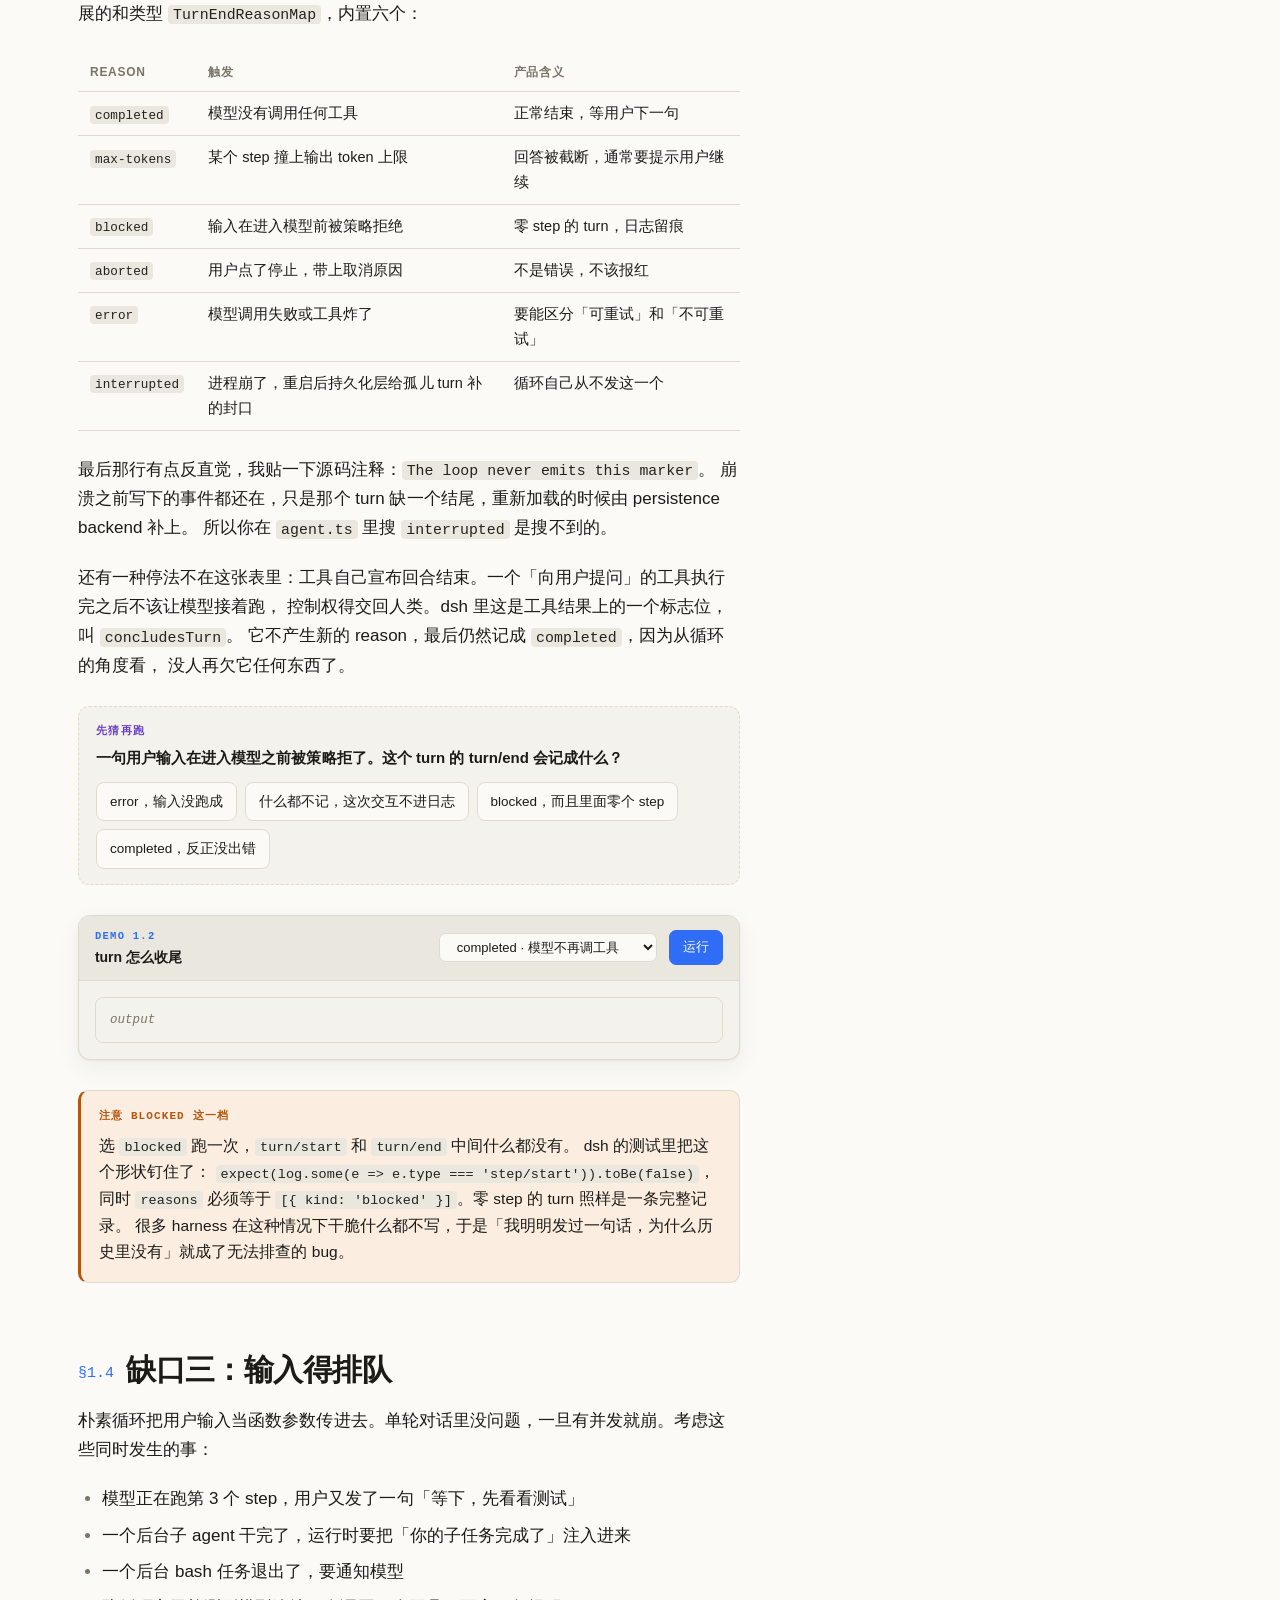
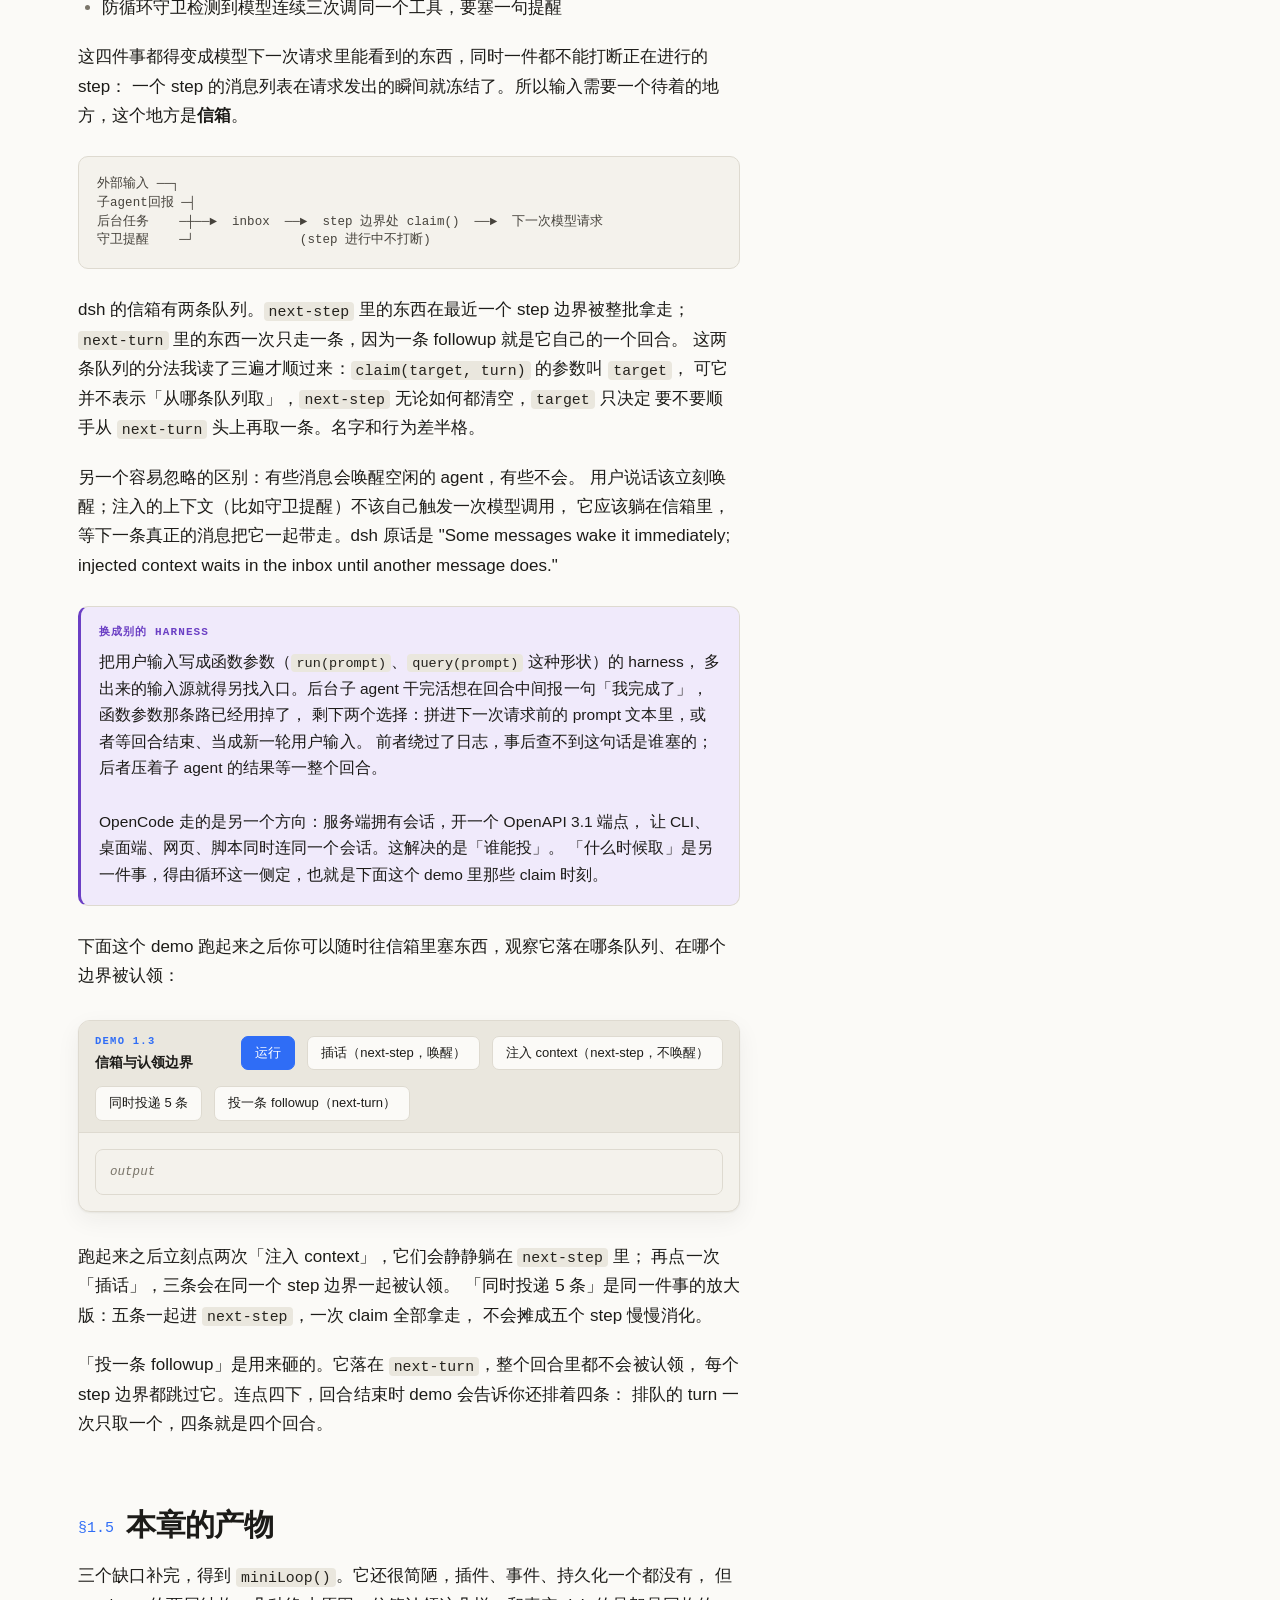
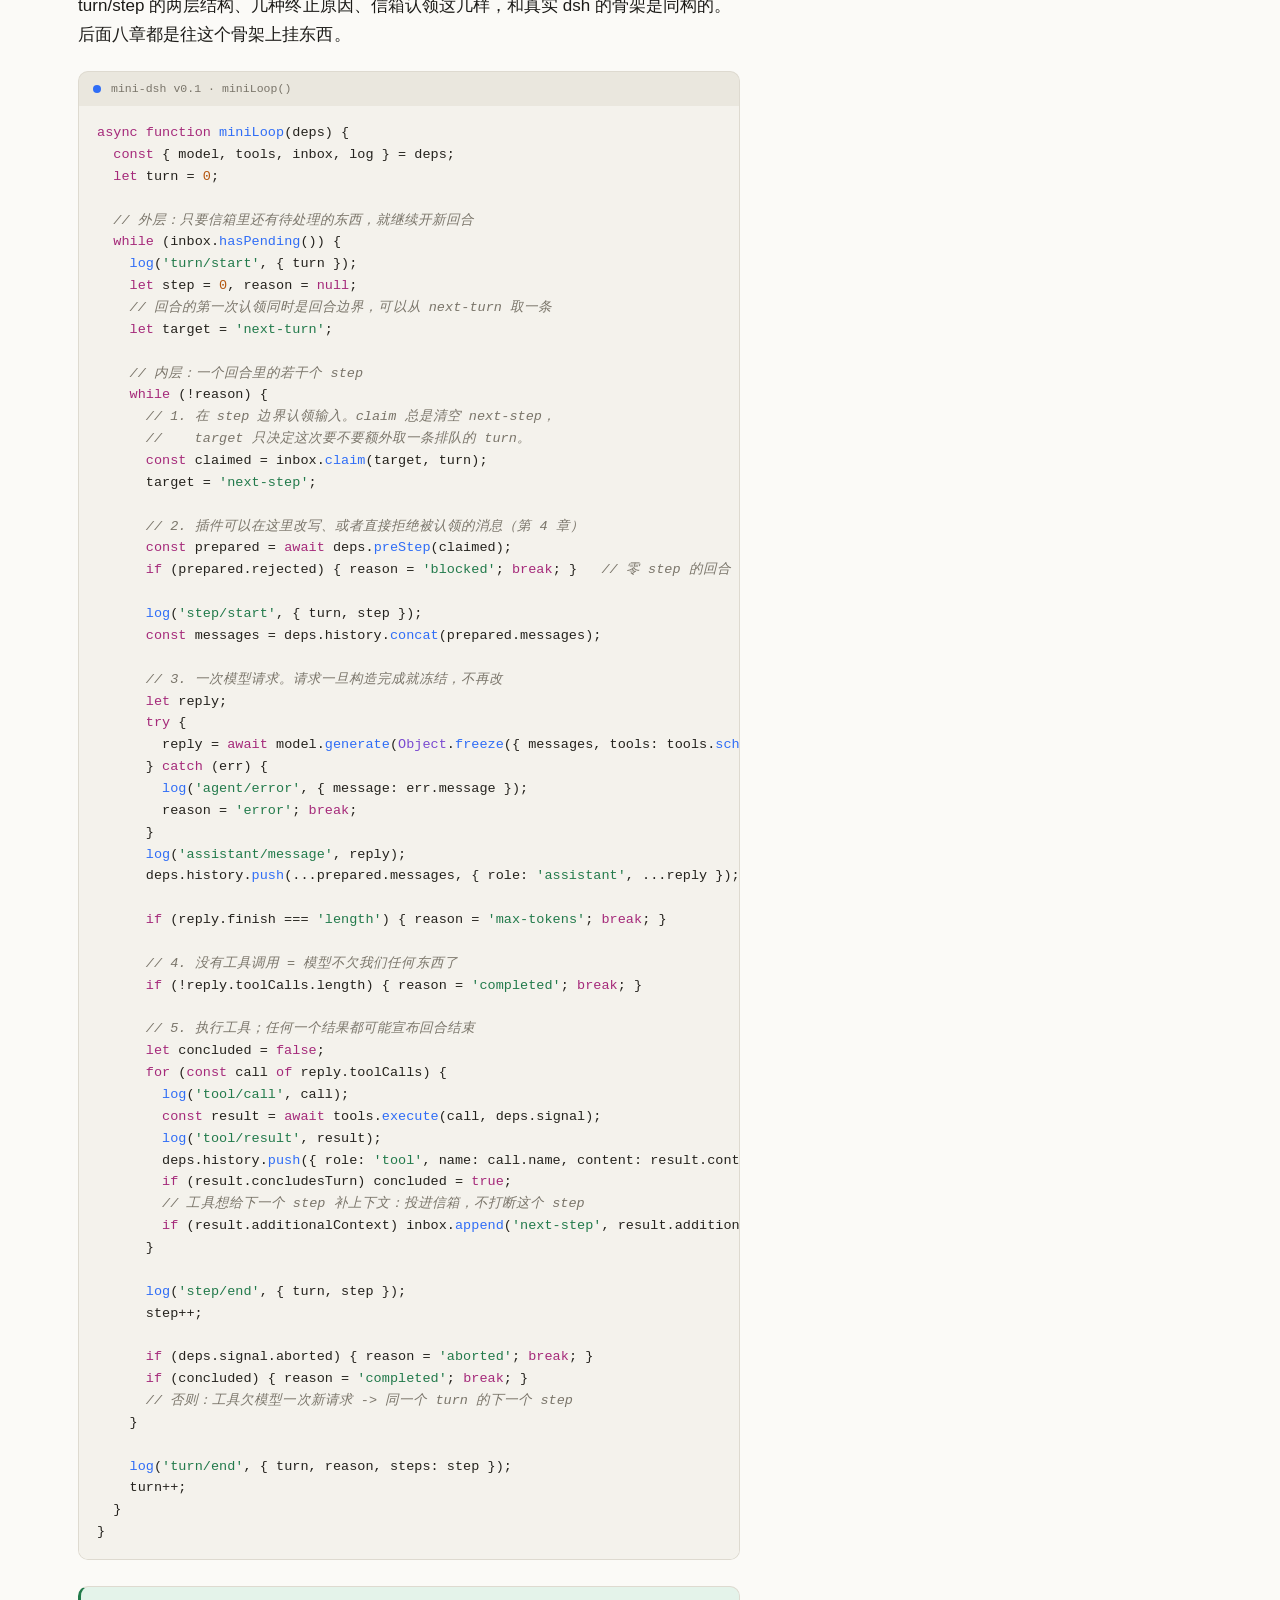
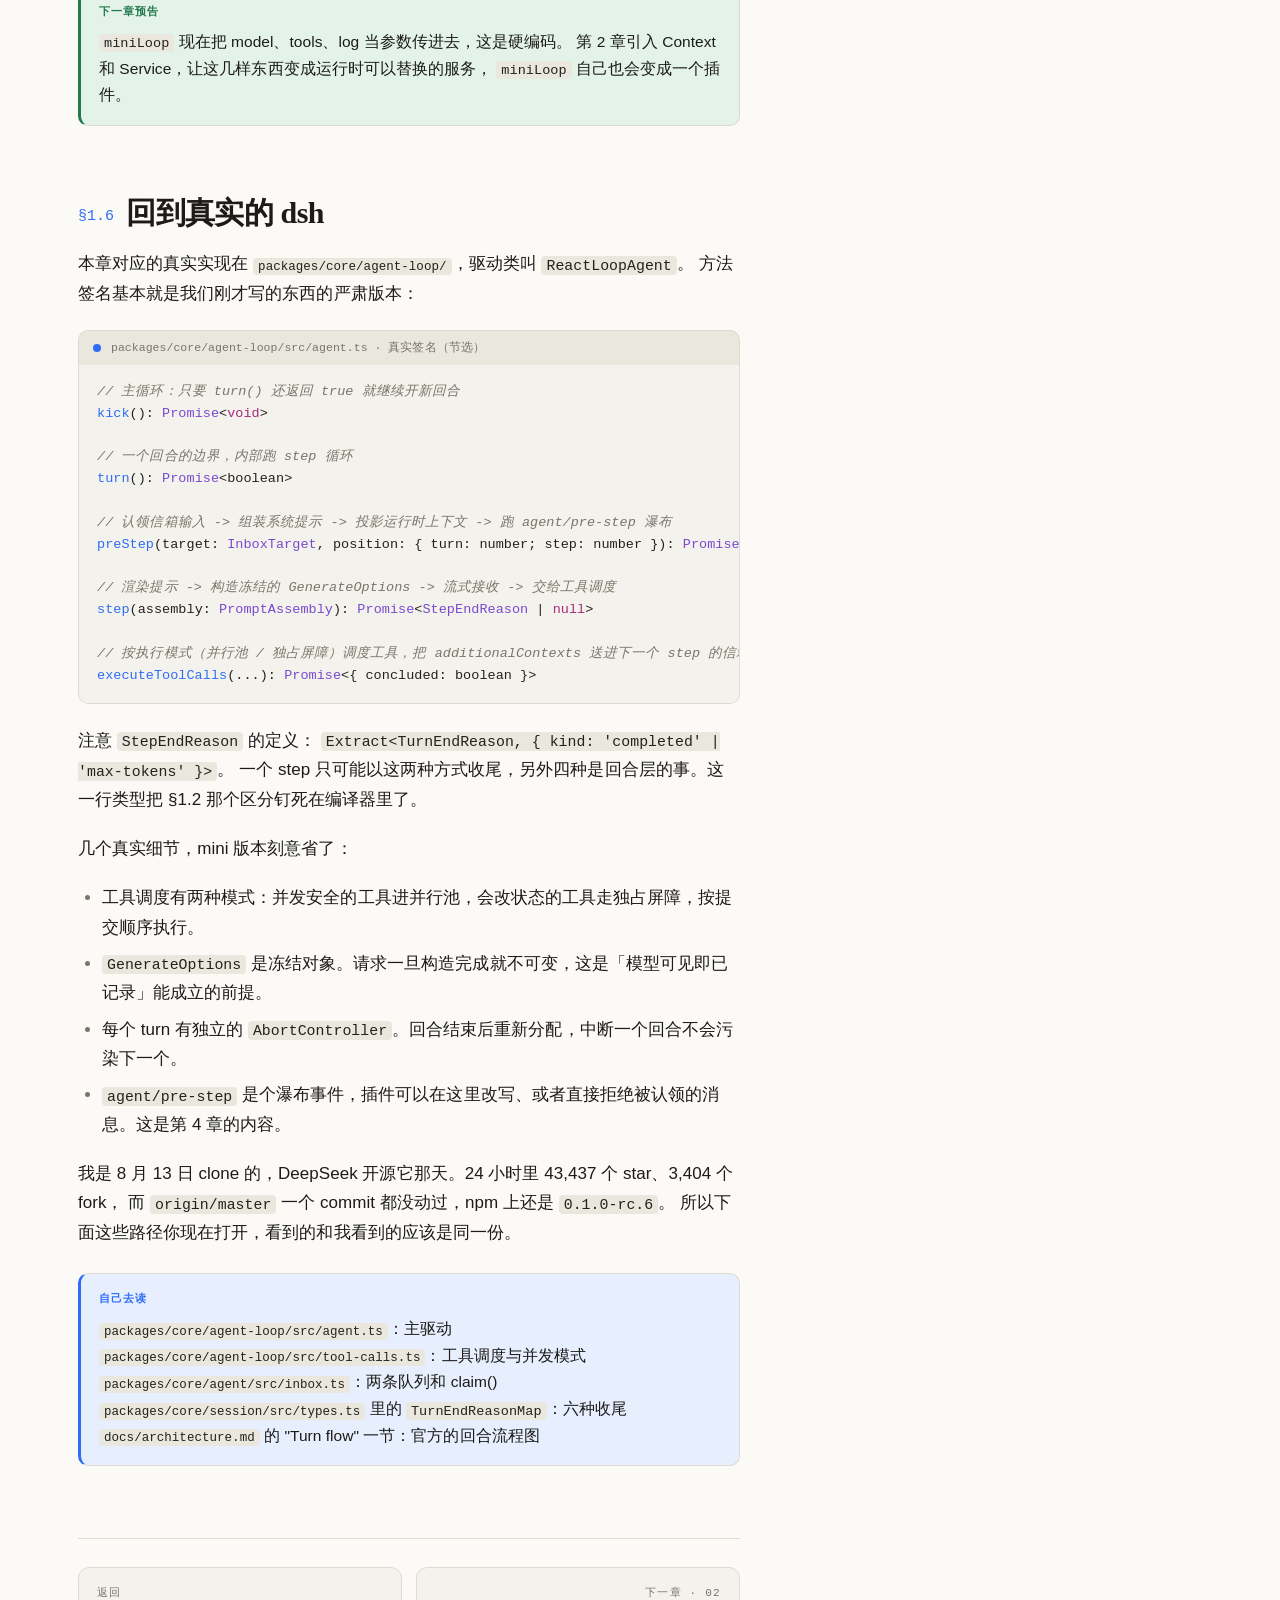
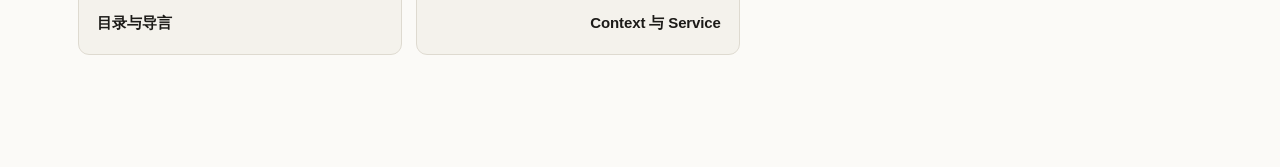
==== commit 86b6b323: "Update 48h reception: self-evolve contract, #853, live stats Official sell is still "everything is a" ====
--- a/ch01.html
+++ b/ch01.html
@@ -109,7 +109,7 @@
 
 <div class="note warn">
   <span class="tag">HN 上的反驳</span>
-  上面这一段讲的是结构，结构说明不了效果。开源当天 HN 那条主线程（item 49285244，545 分 234 条评论）里
+  上面这一段讲的是结构，结构说明不了效果。开源当天 HN 那条主线程（item 49285244，当天 545 分 234 条评论，两天后 720 分 298 条）里
   排在最前面的一条评论来自用户 <code>217</code>，全文八个词：「if it's not better than omp im not trying it」。
   这话对本书这种逐机制对照是有效的：turn/step 两层边界、循环可替换，都能翻源码验证；
   换成 dsh 之后模型答得更好没有，本章任何内容都不构成证据。
